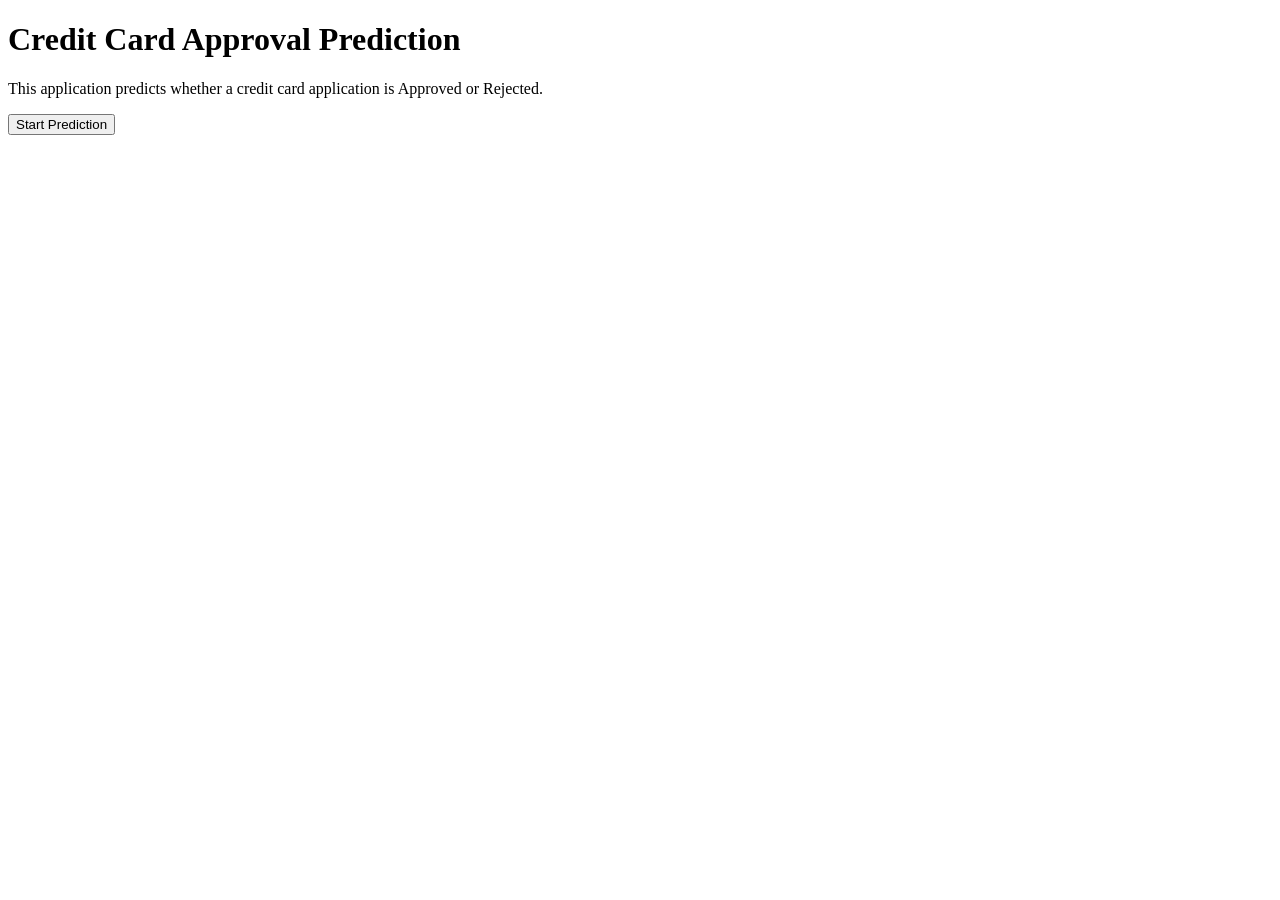
==== index.html @ 9293a075 "Add files via upload" ====
<!DOCTYPE html>
<html>

<head>

<title>Credit Card Approval</title>

<link rel="stylesheet" href="{{ url_for('static', filename='style.css') }}">

</head>

<body>

<div class="container">

<h1>Credit Card Approval Prediction</h1>

<p>
This application predicts whether a credit card application is
Approved or Rejected.
</p>

<a href="/form">
<button>Start Prediction</button>
</a>

</div>

</body>

</html>
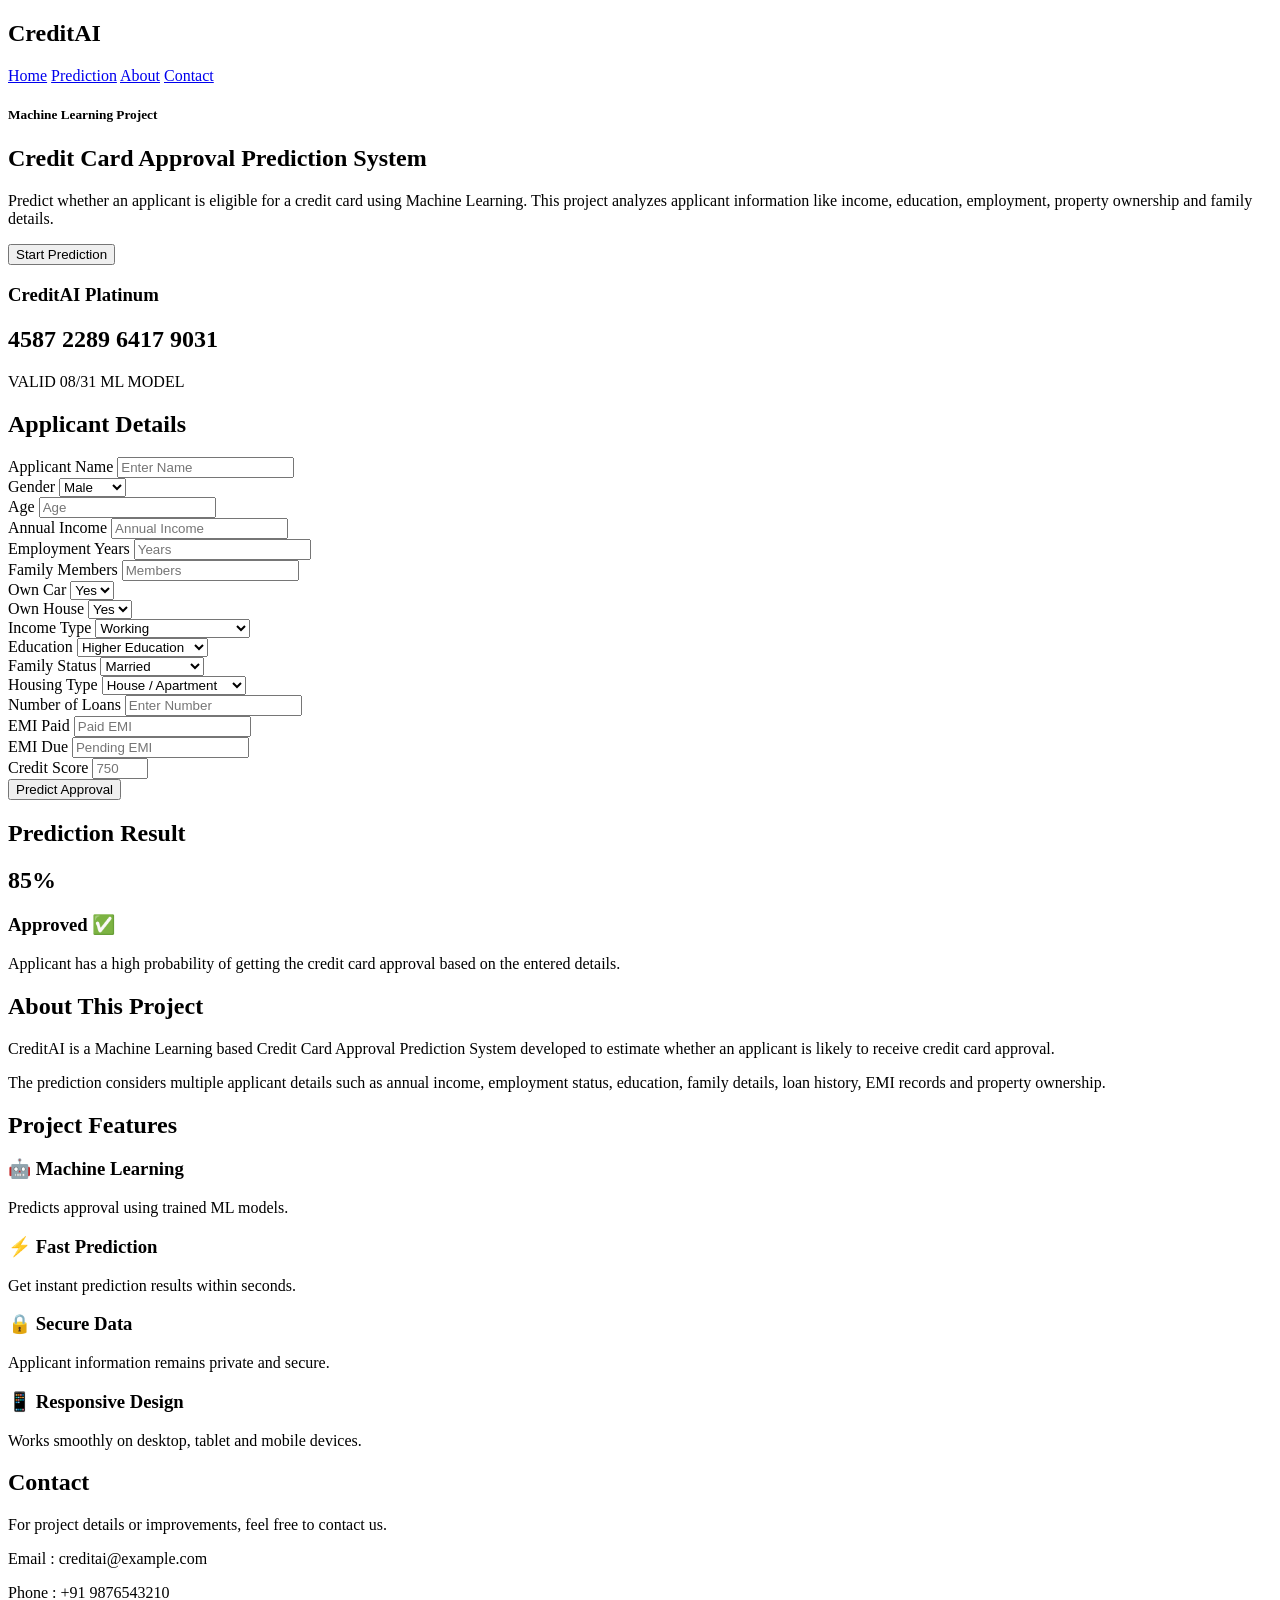
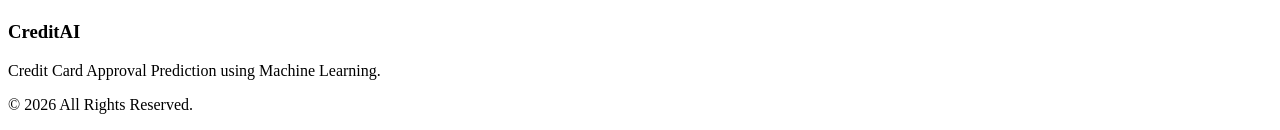
==== commit 6acf4c18: "Revamp index.html for Credit Card Approval app Updated the HTML structure for the Credit Card Approv" ====
--- a/index.html
+++ b/index.html
@@ -1,31 +1,432 @@
 <!DOCTYPE html>
-<html>
+<html lang="en">
 
 <head>
-
-<title>Credit Card Approval</title>
-
-<link rel="stylesheet" href="{{ url_for('static', filename='style.css') }}">
-
+    <meta charset="UTF-8">
+    <meta name="viewport" content="width=device-width, initial-scale=1.0">
+
+    <title>Credit Card Approval Prediction</title>
+
+    <link rel="preconnect" href="https://fonts.googleapis.com">
+    <link rel="preconnect" href="https://fonts.gstatic.com" crossorigin>
+
+    <link href="https://fonts.googleapis.com/css2?family=Poppins:wght@300;400;500;600;700;800&display=swap" rel="stylesheet">
+
+    <link rel="stylesheet" href="static/css/style.css">
 </head>
 
 <body>
 
-<div class="container">
-
-<h1>Credit Card Approval Prediction</h1>
+<header>
+
+    <div class="logo">
+
+        <h2>CreditAI</h2>
+
+    </div>
+
+    <nav>
+
+        <a href="#home">Home</a>
+
+        <a href="#predict">Prediction</a>
+
+        <a href="#about">About</a>
+
+        <a href="#contact">Contact</a>
+
+    </nav>
+
+</header>
+
+<section class="hero" id="home">
+
+<div class="hero-left">
+
+<h5>Machine Learning Project</h5>
+
+<h1>Credit Card Approval Prediction System</h1>
 
 <p>
-This application predicts whether a credit card application is
-Approved or Rejected.
+
+Predict whether an applicant is eligible for a credit card using Machine Learning.
+
+This project analyzes applicant information like income, education,
+
+employment, property ownership and family details.
+
 </p>
 
-<a href="/form">
-<button>Start Prediction</button>
+<a href="#predict">
+
+<button>
+
+Start Prediction
+
+</button>
+
 </a>
 
 </div>
 
+<div class="hero-right">
+
+<div class="credit-card">
+
+<div class="chip"></div>
+
+<h3>CreditAI Platinum</h3>
+
+<h2>4587 2289 6417 9031</h2>
+
+<div class="bottom">
+
+<span>VALID 08/31</span>
+
+<span>ML MODEL</span>
+
+</div>
+
+</div>
+
+</div>
+
+</section>
+
+<section class="prediction-section" id="predict">
+
+<div class="form-box">
+
+<h2>Applicant Details</h2>
+
+<form id="predictionForm">
+
+<div class="row">
+
+<div class="input-box">
+
+<label>Applicant Name</label>
+
+<input
+type="text"
+placeholder="Enter Name"
+required>
+
+</div>
+
+<div class="input-box">
+
+<label>Gender</label>
+
+<select>
+
+<option>Male</option>
+
+<option>Female</option>
+
+</select>
+
+</div>
+
+</div>
+
+<div class="row">
+
+<div class="input-box">
+
+<label>Age</label>
+
+<input
+type="number"
+placeholder="Age"
+required>
+
+</div>
+
+<div class="input-box">
+
+<label>Annual Income</label>
+
+<input
+type="number"
+placeholder="Annual Income"
+required>
+
+</div>
+
+</div>
+
+<div class="row">
+
+<div class="input-box">
+
+<label>Employment Years</label>
+
+<input
+type="number"
+placeholder="Years"
+required>
+
+</div>
+
+<div class="input-box">
+
+<label>Family Members</label>
+
+<input
+type="number"
+placeholder="Members"
+required>
+
+</div>
+
+</div>
+<div class="row">
+
+    <div class="input-box">
+        <label>Own Car</label>
+        <select required>
+            <option>Yes</option>
+            <option>No</option>
+        </select>
+    </div>
+
+    <div class="input-box">
+        <label>Own House</label>
+        <select required>
+            <option>Yes</option>
+            <option>No</option>
+        </select>
+    </div>
+
+</div>
+
+<div class="row">
+
+    <div class="input-box">
+        <label>Income Type</label>
+        <select required>
+            <option>Working</option>
+            <option>Commercial Associate</option>
+            <option>Pensioner</option>
+            <option>State Servant</option>
+            <option>Student</option>
+        </select>
+    </div>
+
+    <div class="input-box">
+        <label>Education</label>
+        <select required>
+            <option>Higher Education</option>
+            <option>Secondary</option>
+            <option>Incomplete Higher</option>
+            <option>Lower Secondary</option>
+            <option>Academic Degree</option>
+        </select>
+    </div>
+
+</div>
+
+<div class="row">
+
+    <div class="input-box">
+        <label>Family Status</label>
+        <select required>
+            <option>Married</option>
+            <option>Single</option>
+            <option>Civil Marriage</option>
+            <option>Separated</option>
+            <option>Widow</option>
+        </select>
+    </div>
+
+    <div class="input-box">
+        <label>Housing Type</label>
+        <select required>
+            <option>House / Apartment</option>
+            <option>With Parents</option>
+            <option>Rented Apartment</option>
+            <option>Municipal Apartment</option>
+            <option>Office Apartment</option>
+        </select>
+    </div>
+
+</div>
+
+<div class="row">
+
+    <div class="input-box">
+        <label>Number of Loans</label>
+        <input type="number" min="0" placeholder="Enter Number" required>
+    </div>
+
+    <div class="input-box">
+        <label>EMI Paid</label>
+        <input type="number" min="0" placeholder="Paid EMI" required>
+    </div>
+
+</div>
+
+<div class="row">
+
+    <div class="input-box">
+        <label>EMI Due</label>
+        <input type="number" min="0" placeholder="Pending EMI" required>
+    </div>
+
+    <div class="input-box">
+        <label>Credit Score</label>
+        <input type="number" min="300" max="900" placeholder="750" required>
+    </div>
+
+</div>
+
+<div class="row">
+
+    <div class="input-box full">
+
+        <button type="submit" class="predict-btn">
+            Predict Approval
+        </button>
+
+    </div>
+
+</div>
+
+</form>
+
+</div>
+
+<div class="result-card">
+
+    <h2>Prediction Result</h2>
+
+    <div class="circle">
+
+        <h1 id="score">85%</h1>
+
+    </div>
+
+    <h3 id="status">Approved ✅</h3>
+
+    <p id="message">
+
+        Applicant has a high probability of getting the credit card approval based on the entered details.
+
+    </p>
+
+</div>
+
+</section>
+<section id="about" class="about-section">
+
+    <div class="about-container">
+
+        <h2>About This Project</h2>
+
+        <p>
+            CreditAI is a Machine Learning based Credit Card Approval
+            Prediction System developed to estimate whether an applicant
+            is likely to receive credit card approval.
+        </p>
+
+        <p>
+            The prediction considers multiple applicant details such as
+            annual income, employment status, education, family details,
+            loan history, EMI records and property ownership.
+        </p>
+
+    </div>
+
+</section>
+
+<section class="features-section">
+
+    <h2>Project Features</h2>
+
+    <div class="feature-grid">
+
+        <div class="feature-card">
+
+            <h3>🤖 Machine Learning</h3>
+
+            <p>
+                Predicts approval using trained ML models.
+            </p>
+
+        </div>
+
+        <div class="feature-card">
+
+            <h3>⚡ Fast Prediction</h3>
+
+            <p>
+                Get instant prediction results within seconds.
+            </p>
+
+        </div>
+
+        <div class="feature-card">
+
+            <h3>🔒 Secure Data</h3>
+
+            <p>
+                Applicant information remains private and secure.
+            </p>
+
+        </div>
+
+        <div class="feature-card">
+
+            <h3>📱 Responsive Design</h3>
+
+            <p>
+                Works smoothly on desktop, tablet and mobile devices.
+            </p>
+
+        </div>
+
+    </div>
+
+</section>
+
+<section id="contact" class="contact-section">
+
+    <h2>Contact</h2>
+
+    <p>
+        For project details or improvements, feel free to contact us.
+    </p>
+
+    <div class="contact-info">
+
+        <p>Email : creditai@example.com</p>
+
+        <p>Phone : +91 9876543210</p>
+
+    </div>
+
+</section>
+
+<footer>
+
+    <div class="footer-content">
+
+        <h3>CreditAI</h3>
+
+        <p>
+            Credit Card Approval Prediction using Machine Learning.
+        </p>
+
+        <p>
+            © 2026 All Rights Reserved.
+        </p>
+
+    </div>
+
+</footer>
+
+<script src="static/js/script.js"></script>
+
 </body>
-
-</html>+</html>
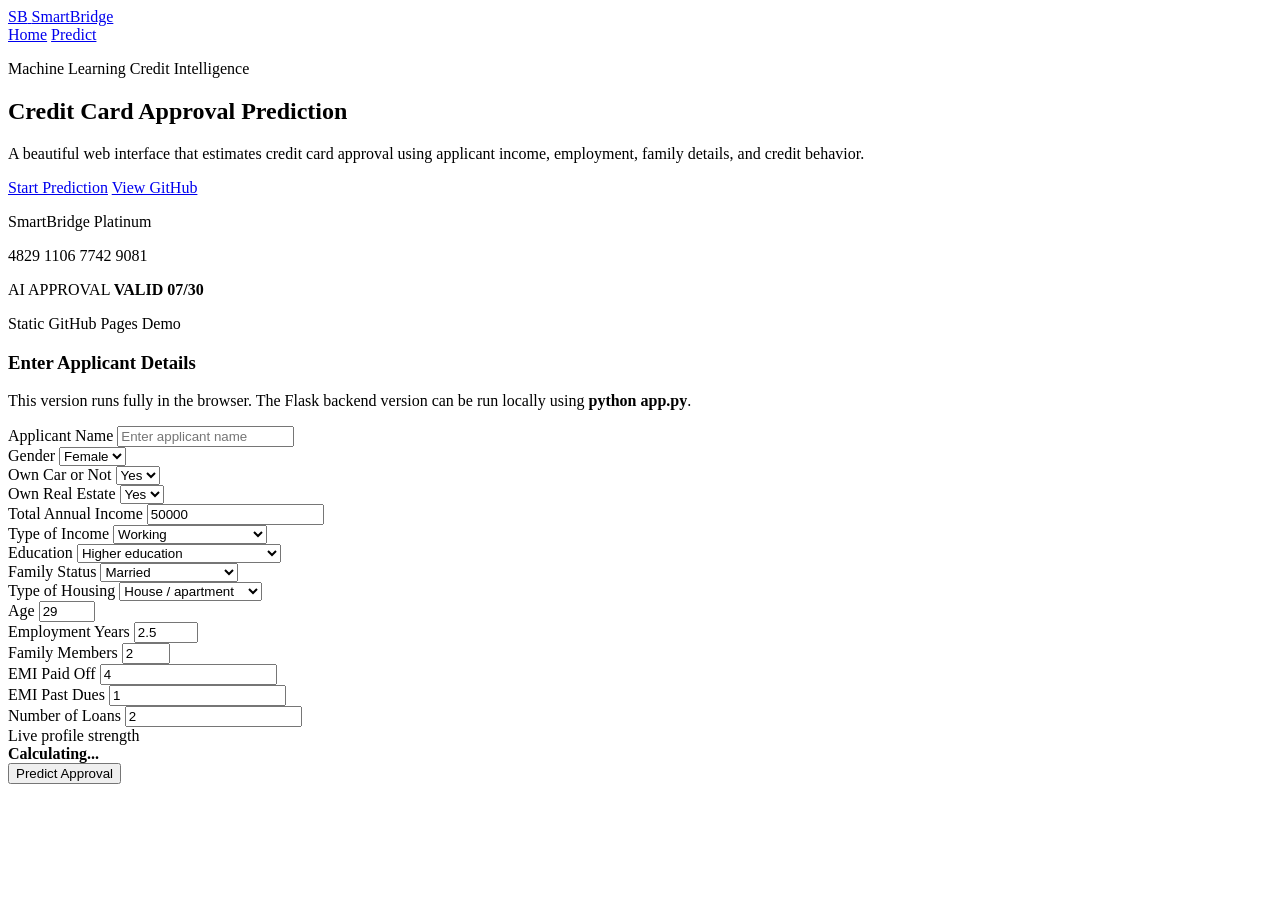
==== commit de6386e0: "Refactor index.html for improved layout and styling Updated HTML structure and styling for the Credi" ====
--- a/index.html
+++ b/index.html
@@ -1,432 +1,205 @@
 <!DOCTYPE html>
 <html lang="en">
-
 <head>
     <meta charset="UTF-8">
     <meta name="viewport" content="width=device-width, initial-scale=1.0">
-
     <title>Credit Card Approval Prediction</title>
-
     <link rel="preconnect" href="https://fonts.googleapis.com">
     <link rel="preconnect" href="https://fonts.gstatic.com" crossorigin>
-
-    <link href="https://fonts.googleapis.com/css2?family=Poppins:wght@300;400;500;600;700;800&display=swap" rel="stylesheet">
-
+    <link href="https://fonts.googleapis.com/css2?family=Inter:wght@400;500;600;700;800&display=swap" rel="stylesheet">
     <link rel="stylesheet" href="static/css/style.css">
 </head>
 
 <body>
-
-<header>
-
-    <div class="logo">
-
-        <h2>CreditAI</h2>
-
-    </div>
-
-    <nav>
-
-        <a href="#home">Home</a>
-
-        <a href="#predict">Prediction</a>
-
-        <a href="#about">About</a>
-
-        <a href="#contact">Contact</a>
-
-    </nav>
-
-</header>
-
-<section class="hero" id="home">
-
-<div class="hero-left">
-
-<h5>Machine Learning Project</h5>
-
-<h1>Credit Card Approval Prediction System</h1>
-
-<p>
-
-Predict whether an applicant is eligible for a credit card using Machine Learning.
-
-This project analyzes applicant information like income, education,
-
-employment, property ownership and family details.
-
-</p>
-
-<a href="#predict">
-
-<button>
-
-Start Prediction
-
-</button>
-
-</a>
-
-</div>
-
-<div class="hero-right">
-
-<div class="credit-card">
-
-<div class="chip"></div>
-
-<h3>CreditAI Platinum</h3>
-
-<h2>4587 2289 6417 9031</h2>
-
-<div class="bottom">
-
-<span>VALID 08/31</span>
-
-<span>ML MODEL</span>
-
-</div>
-
-</div>
-
-</div>
-
-</section>
-
-<section class="prediction-section" id="predict">
-
-<div class="form-box">
-
-<h2>Applicant Details</h2>
-
-<form id="predictionForm">
-
-<div class="row">
-
-<div class="input-box">
-
-<label>Applicant Name</label>
-
-<input
-type="text"
-placeholder="Enter Name"
-required>
-
-</div>
-
-<div class="input-box">
-
-<label>Gender</label>
-
-<select>
-
-<option>Male</option>
-
-<option>Female</option>
-
-</select>
-
-</div>
-
-</div>
-
-<div class="row">
-
-<div class="input-box">
-
-<label>Age</label>
-
-<input
-type="number"
-placeholder="Age"
-required>
-
-</div>
-
-<div class="input-box">
-
-<label>Annual Income</label>
-
-<input
-type="number"
-placeholder="Annual Income"
-required>
-
-</div>
-
-</div>
-
-<div class="row">
-
-<div class="input-box">
-
-<label>Employment Years</label>
-
-<input
-type="number"
-placeholder="Years"
-required>
-
-</div>
-
-<div class="input-box">
-
-<label>Family Members</label>
-
-<input
-type="number"
-placeholder="Members"
-required>
-
-</div>
-
-</div>
-<div class="row">
-
-    <div class="input-box">
-        <label>Own Car</label>
-        <select required>
-            <option>Yes</option>
-            <option>No</option>
-        </select>
-    </div>
-
-    <div class="input-box">
-        <label>Own House</label>
-        <select required>
-            <option>Yes</option>
-            <option>No</option>
-        </select>
-    </div>
-
-</div>
-
-<div class="row">
-
-    <div class="input-box">
-        <label>Income Type</label>
-        <select required>
-            <option>Working</option>
-            <option>Commercial Associate</option>
-            <option>Pensioner</option>
-            <option>State Servant</option>
-            <option>Student</option>
-        </select>
-    </div>
-
-    <div class="input-box">
-        <label>Education</label>
-        <select required>
-            <option>Higher Education</option>
-            <option>Secondary</option>
-            <option>Incomplete Higher</option>
-            <option>Lower Secondary</option>
-            <option>Academic Degree</option>
-        </select>
-    </div>
-
-</div>
-
-<div class="row">
-
-    <div class="input-box">
-        <label>Family Status</label>
-        <select required>
-            <option>Married</option>
-            <option>Single</option>
-            <option>Civil Marriage</option>
-            <option>Separated</option>
-            <option>Widow</option>
-        </select>
-    </div>
-
-    <div class="input-box">
-        <label>Housing Type</label>
-        <select required>
-            <option>House / Apartment</option>
-            <option>With Parents</option>
-            <option>Rented Apartment</option>
-            <option>Municipal Apartment</option>
-            <option>Office Apartment</option>
-        </select>
-    </div>
-
-</div>
-
-<div class="row">
-
-    <div class="input-box">
-        <label>Number of Loans</label>
-        <input type="number" min="0" placeholder="Enter Number" required>
-    </div>
-
-    <div class="input-box">
-        <label>EMI Paid</label>
-        <input type="number" min="0" placeholder="Paid EMI" required>
-    </div>
-
-</div>
-
-<div class="row">
-
-    <div class="input-box">
-        <label>EMI Due</label>
-        <input type="number" min="0" placeholder="Pending EMI" required>
-    </div>
-
-    <div class="input-box">
-        <label>Credit Score</label>
-        <input type="number" min="300" max="900" placeholder="750" required>
-    </div>
-
-</div>
-
-<div class="row">
-
-    <div class="input-box full">
-
-        <button type="submit" class="predict-btn">
-            Predict Approval
-        </button>
-
-    </div>
-
-</div>
-
-</form>
-
-</div>
-
-<div class="result-card">
-
-    <h2>Prediction Result</h2>
-
-    <div class="circle">
-
-        <h1 id="score">85%</h1>
-
-    </div>
-
-    <h3 id="status">Approved ✅</h3>
-
-    <p id="message">
-
-        Applicant has a high probability of getting the credit card approval based on the entered details.
-
-    </p>
-
-</div>
-
-</section>
-<section id="about" class="about-section">
-
-    <div class="about-container">
-
-        <h2>About This Project</h2>
-
-        <p>
-            CreditAI is a Machine Learning based Credit Card Approval
-            Prediction System developed to estimate whether an applicant
-            is likely to receive credit card approval.
-        </p>
-
-        <p>
-            The prediction considers multiple applicant details such as
-            annual income, employment status, education, family details,
-            loan history, EMI records and property ownership.
-        </p>
-
-    </div>
-
-</section>
-
-<section class="features-section">
-
-    <h2>Project Features</h2>
-
-    <div class="feature-grid">
-
-        <div class="feature-card">
-
-            <h3>🤖 Machine Learning</h3>
-
-            <p>
-                Predicts approval using trained ML models.
+    <header class="site-header">
+        <a class="brand" href="index.html">
+            <span class="brand-mark">SB</span>
+            <span>SmartBridge</span>
+        </a>
+        <nav>
+            <a href="#home">Home</a>
+            <a href="#predict">Predict</a>
+        </nav>
+    </header>
+
+    <main class="hero-shell" id="home">
+        <section class="hero-content">
+            <p class="eyebrow">Machine Learning Credit Intelligence</p>
+            <h1>Credit Card Approval Prediction</h1>
+            <p class="hero-copy">
+                A beautiful web interface that estimates credit card approval using applicant income, employment, family details, and credit behavior.
             </p>
-
-        </div>
-
-        <div class="feature-card">
-
-            <h3>⚡ Fast Prediction</h3>
-
-            <p>
-                Get instant prediction results within seconds.
-            </p>
-
-        </div>
-
-        <div class="feature-card">
-
-            <h3>🔒 Secure Data</h3>
-
-            <p>
-                Applicant information remains private and secure.
-            </p>
-
-        </div>
-
-        <div class="feature-card">
-
-            <h3>📱 Responsive Design</h3>
-
-            <p>
-                Works smoothly on desktop, tablet and mobile devices.
-            </p>
-
-        </div>
-
-    </div>
-
-</section>
-
-<section id="contact" class="contact-section">
-
-    <h2>Contact</h2>
-
-    <p>
-        For project details or improvements, feel free to contact us.
-    </p>
-
-    <div class="contact-info">
-
-        <p>Email : creditai@example.com</p>
-
-        <p>Phone : +91 9876543210</p>
-
-    </div>
-
-</section>
-
-<footer>
-
-    <div class="footer-content">
-
-        <h3>CreditAI</h3>
-
-        <p>
-            Credit Card Approval Prediction using Machine Learning.
-        </p>
-
-        <p>
-            © 2026 All Rights Reserved.
-        </p>
-
-    </div>
-
-</footer>
-
-<script src="static/js/script.js"></script>
-
+            <div class="hero-actions">
+                <a class="primary-button" href="#predict">Start Prediction</a>
+                <a class="secondary-button" href="https://github.com/gayatri1306-daggubati/creditcard_approval">View GitHub</a>
+            </div>
+        </section>
+
+        <section class="credit-card-preview" aria-label="Credit card preview">
+            <div class="card-chip"></div>
+            <div class="signal-lines">
+                <span></span>
+                <span></span>
+                <span></span>
+            </div>
+            <p class="card-bank">SmartBridge Platinum</p>
+            <p class="card-number">4829  1106  7742  9081</p>
+            <div class="card-footer">
+                <span>AI APPROVAL</span>
+                <strong>VALID 07/30</strong>
+            </div>
+        </section>
+    </main>
+
+    <section class="form-page" id="predict">
+        <section class="form-intro">
+            <p class="eyebrow">Static GitHub Pages Demo</p>
+            <h1>Enter Applicant Details</h1>
+            <p>This version runs fully in the browser. The Flask backend version can be run locally using <strong>python app.py</strong>.</p>
+        </section>
+
+        <form class="prediction-form" data-static-predict>
+            <div class="form-field wide">
+                <label for="applicant_name">Applicant Name</label>
+                <input id="applicant_name" name="applicant_name" type="text" placeholder="Enter applicant name" required>
+            </div>
+
+            <div class="form-field">
+                <label for="gender">Gender</label>
+                <select id="gender" name="gender" required>
+                    <option>Female</option>
+                    <option>Male</option>
+                </select>
+            </div>
+
+            <div class="form-field">
+                <label for="own_car">Own Car or Not</label>
+                <select id="own_car" name="own_car" required>
+                    <option>Yes</option>
+                    <option>No</option>
+                </select>
+            </div>
+
+            <div class="form-field">
+                <label for="own_realty">Own Real Estate</label>
+                <select id="own_realty" name="own_realty" required>
+                    <option>Yes</option>
+                    <option>No</option>
+                </select>
+            </div>
+
+            <div class="form-field">
+                <label for="annual_income">Total Annual Income</label>
+                <input id="annual_income" name="annual_income" type="number" min="0" value="50000" required>
+            </div>
+
+            <div class="form-field">
+                <label for="income_type">Type of Income</label>
+                <select id="income_type" name="income_type" required>
+                    <option>Working</option>
+                    <option>Commercial associate</option>
+                    <option>Pensioner</option>
+                    <option>State servant</option>
+                    <option>Student</option>
+                </select>
+            </div>
+
+            <div class="form-field">
+                <label for="education_type">Education</label>
+                <select id="education_type" name="education_type" required>
+                    <option>Higher education</option>
+                    <option>Secondary / secondary special</option>
+                    <option>Incomplete higher</option>
+                    <option>Lower secondary</option>
+                    <option>Academic degree</option>
+                </select>
+            </div>
+
+            <div class="form-field">
+                <label for="family_status">Family Status</label>
+                <select id="family_status" name="family_status" required>
+                    <option>Married</option>
+                    <option>Single / not married</option>
+                    <option>Civil marriage</option>
+                    <option>Separated</option>
+                    <option>Widow</option>
+                </select>
+            </div>
+
+            <div class="form-field">
+                <label for="housing_type">Type of Housing</label>
+                <select id="housing_type" name="housing_type" required>
+                    <option>House / apartment</option>
+                    <option>With parents</option>
+                    <option>Municipal apartment</option>
+                    <option>Rented apartment</option>
+                    <option>Office apartment</option>
+                    <option>Co-op apartment</option>
+                </select>
+            </div>
+
+            <div class="form-field">
+                <label for="days_birth">Age</label>
+                <input id="days_birth" name="days_birth" type="number" min="18" max="100" value="29" required>
+            </div>
+
+            <div class="form-field">
+                <label for="days_employed">Employment Years</label>
+                <input id="days_employed" name="days_employed" type="number" min="0" max="60" step="0.1" value="2.5" required>
+            </div>
+
+            <div class="form-field">
+                <label for="family_members">Family Members</label>
+                <input id="family_members" name="family_members" type="number" min="1" max="20" value="2" required>
+            </div>
+
+            <div class="form-field">
+                <label for="emi_paid_off">EMI Paid Off</label>
+                <input id="emi_paid_off" name="emi_paid_off" type="number" min="0" value="4" required>
+            </div>
+
+            <div class="form-field">
+                <label for="emi_past_dues">EMI Past Dues</label>
+                <input id="emi_past_dues" name="emi_past_dues" type="number" min="0" value="1" required>
+            </div>
+
+            <div class="form-field">
+                <label for="number_of_loans">Number of Loans</label>
+                <input id="number_of_loans" name="number_of_loans" type="number" min="0" value="2" required>
+            </div>
+
+            <div class="score-preview wide">
+                <span>Live profile strength</span>
+                <div class="meter"><span id="profileMeter"></span></div>
+                <strong id="profileScore">Calculating...</strong>
+            </div>
+
+            <button class="primary-button wide" type="submit">Predict Approval</button>
+        </form>
+
+        <section class="result-page static-result" id="staticResult" hidden>
+            <section class="result-card">
+                <p class="eyebrow">Prediction Complete</p>
+                <h1 id="staticApplicant">Applicant</h1>
+                <div class="result-badge" id="staticBadge">Result</div>
+                <div class="score-ring" id="staticRing" style="--score: 0;">
+                    <span id="staticScore">0%</span>
+                </div>
+                <div class="result-meta">
+                    <div>
+                        <span>Risk Category</span>
+                        <strong id="staticRisk">Risk</strong>
+                    </div>
+                    <div>
+                        <span>Prediction Source</span>
+                        <strong>Browser scoring demo</strong>
+                    </div>
+                </div>
+                <div class="decision-copy" id="staticMessage"></div>
+            </section>
+        </section>
+    </section>
+
+    <script src="static/js/script.js"></script>
 </body>
 </html>
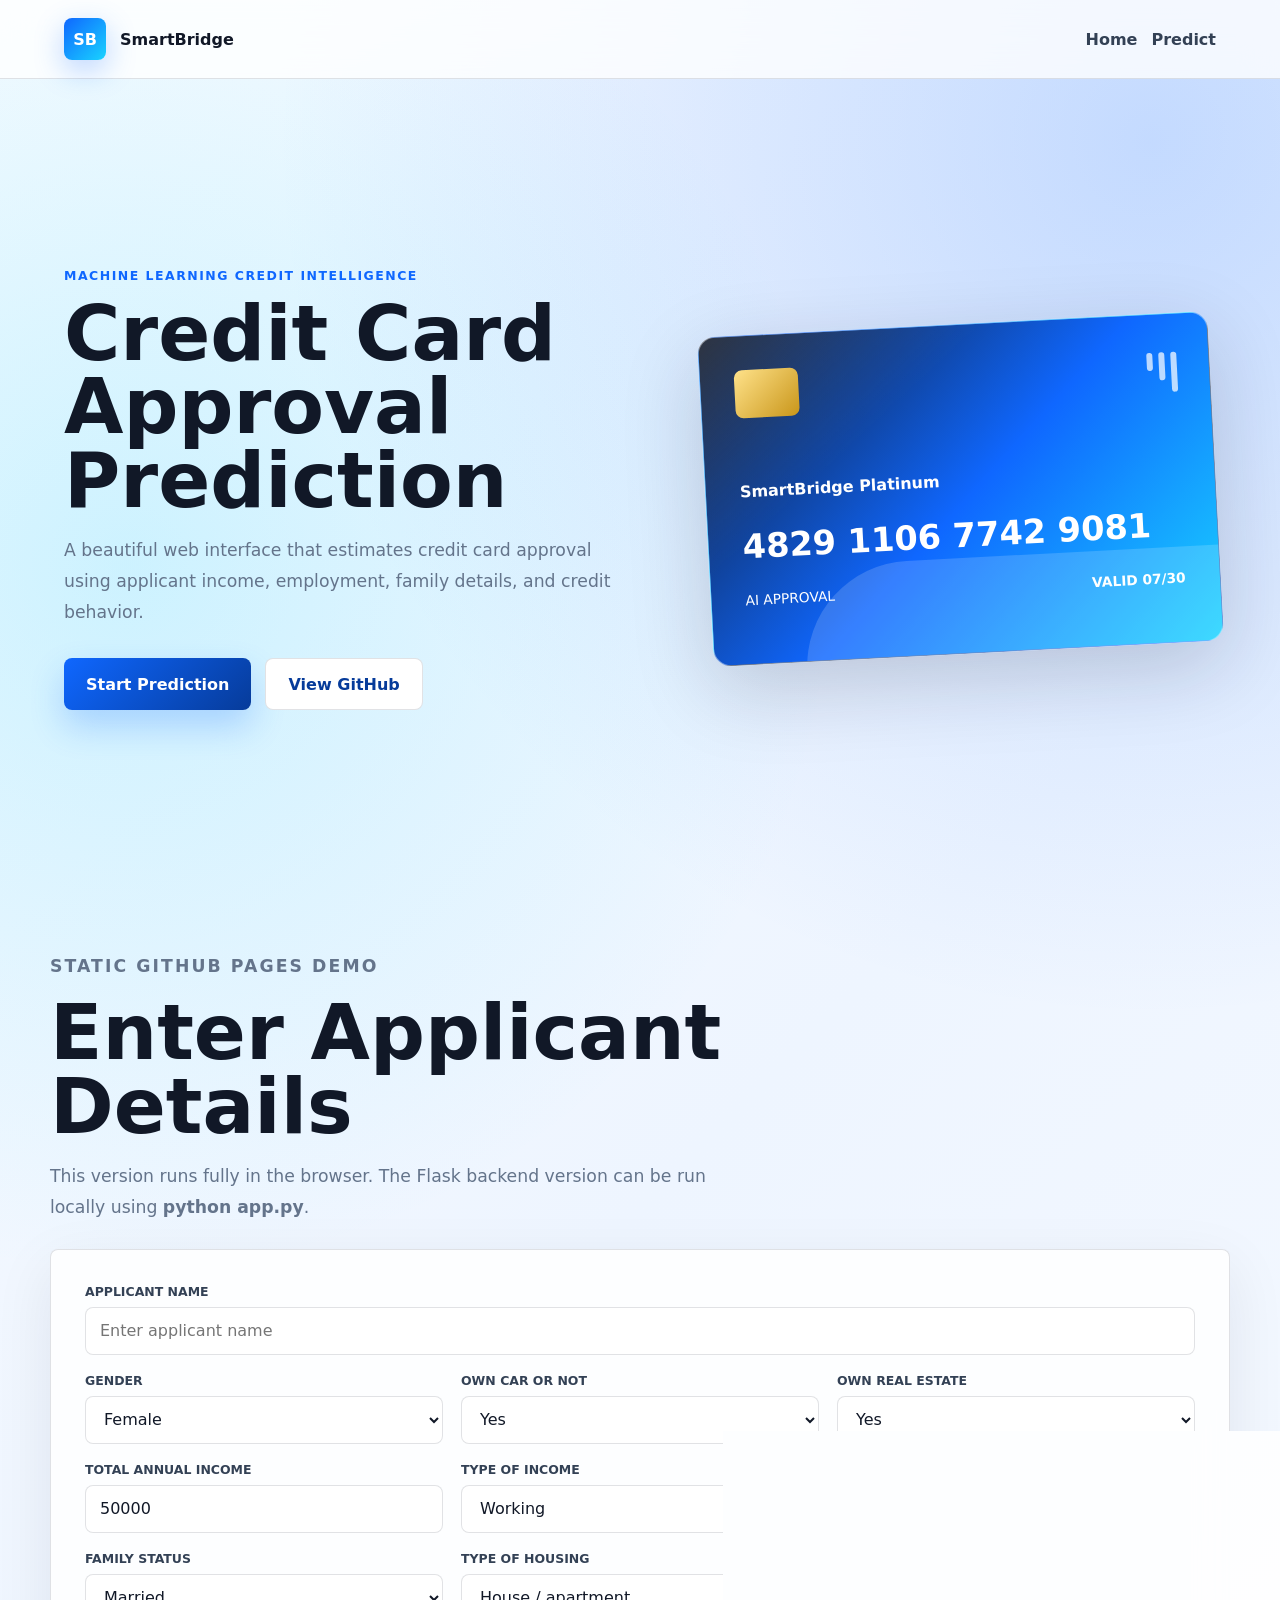
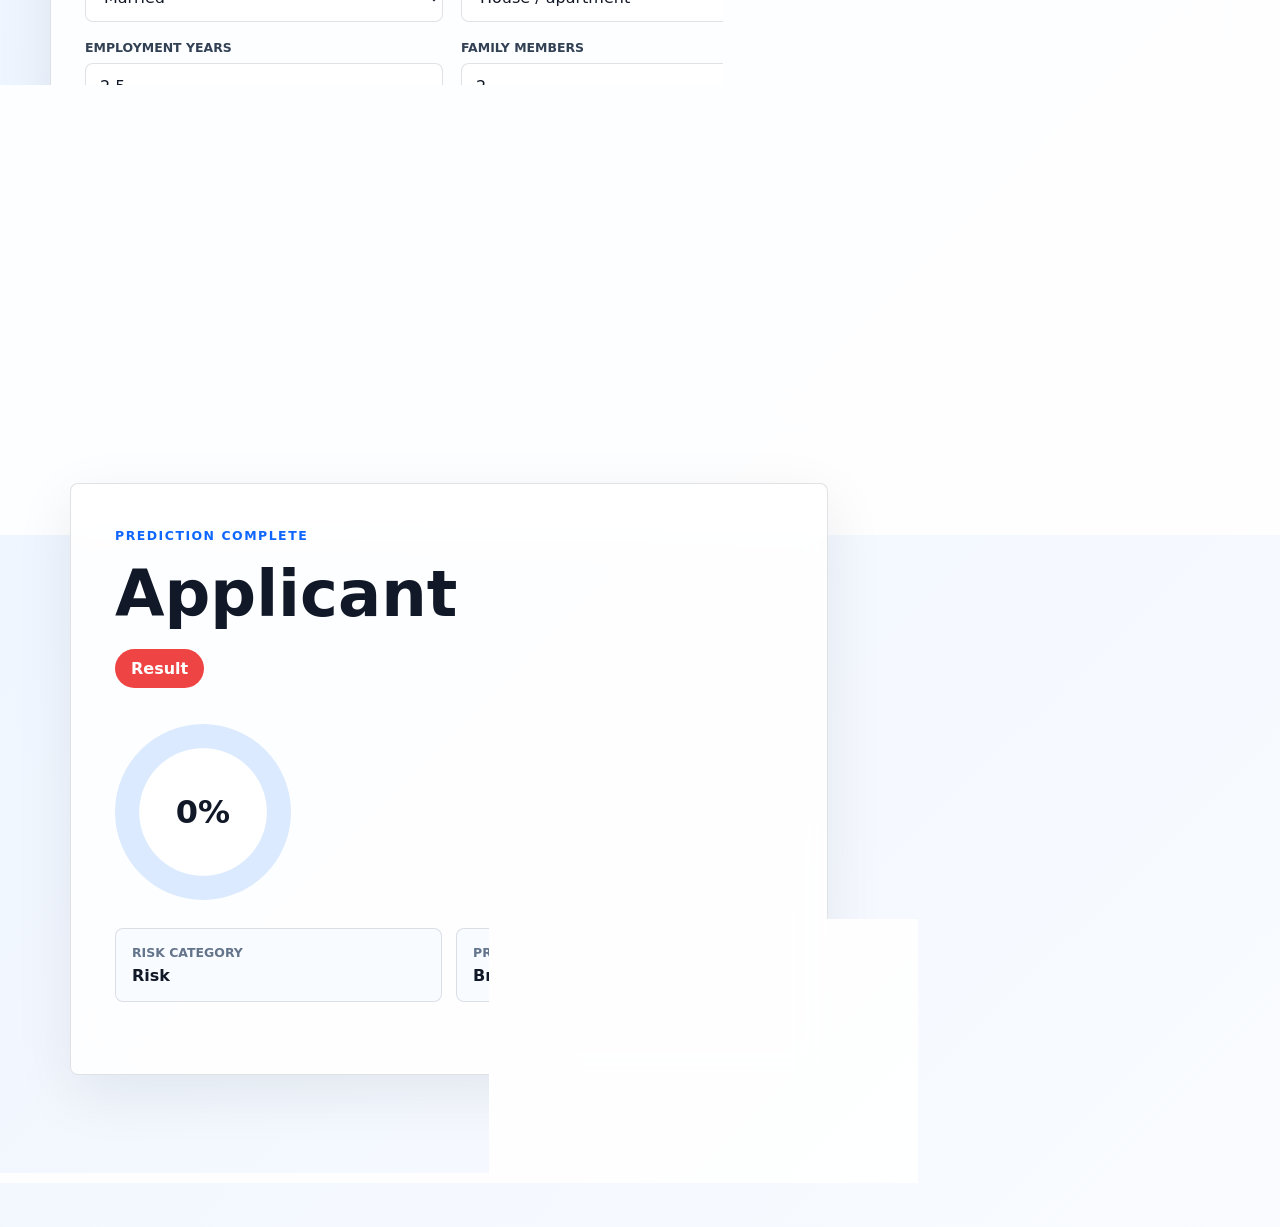
==== commit 5dac87e8: "Add files via upload" ====
--- a/index.html
+++ b/index.html
@@ -1,205 +1,205 @@
-<!DOCTYPE html>
-<html lang="en">
-<head>
-    <meta charset="UTF-8">
-    <meta name="viewport" content="width=device-width, initial-scale=1.0">
-    <title>Credit Card Approval Prediction</title>
-    <link rel="preconnect" href="https://fonts.googleapis.com">
-    <link rel="preconnect" href="https://fonts.gstatic.com" crossorigin>
-    <link href="https://fonts.googleapis.com/css2?family=Inter:wght@400;500;600;700;800&display=swap" rel="stylesheet">
-    <link rel="stylesheet" href="static/css/style.css">
-</head>
-
-<body>
-    <header class="site-header">
-        <a class="brand" href="index.html">
-            <span class="brand-mark">SB</span>
-            <span>SmartBridge</span>
-        </a>
-        <nav>
-            <a href="#home">Home</a>
-            <a href="#predict">Predict</a>
-        </nav>
-    </header>
-
-    <main class="hero-shell" id="home">
-        <section class="hero-content">
-            <p class="eyebrow">Machine Learning Credit Intelligence</p>
-            <h1>Credit Card Approval Prediction</h1>
-            <p class="hero-copy">
-                A beautiful web interface that estimates credit card approval using applicant income, employment, family details, and credit behavior.
-            </p>
-            <div class="hero-actions">
-                <a class="primary-button" href="#predict">Start Prediction</a>
-                <a class="secondary-button" href="https://github.com/gayatri1306-daggubati/creditcard_approval">View GitHub</a>
-            </div>
-        </section>
-
-        <section class="credit-card-preview" aria-label="Credit card preview">
-            <div class="card-chip"></div>
-            <div class="signal-lines">
-                <span></span>
-                <span></span>
-                <span></span>
-            </div>
-            <p class="card-bank">SmartBridge Platinum</p>
-            <p class="card-number">4829  1106  7742  9081</p>
-            <div class="card-footer">
-                <span>AI APPROVAL</span>
-                <strong>VALID 07/30</strong>
-            </div>
-        </section>
-    </main>
-
-    <section class="form-page" id="predict">
-        <section class="form-intro">
-            <p class="eyebrow">Static GitHub Pages Demo</p>
-            <h1>Enter Applicant Details</h1>
-            <p>This version runs fully in the browser. The Flask backend version can be run locally using <strong>python app.py</strong>.</p>
-        </section>
-
-        <form class="prediction-form" data-static-predict>
-            <div class="form-field wide">
-                <label for="applicant_name">Applicant Name</label>
-                <input id="applicant_name" name="applicant_name" type="text" placeholder="Enter applicant name" required>
-            </div>
-
-            <div class="form-field">
-                <label for="gender">Gender</label>
-                <select id="gender" name="gender" required>
-                    <option>Female</option>
-                    <option>Male</option>
-                </select>
-            </div>
-
-            <div class="form-field">
-                <label for="own_car">Own Car or Not</label>
-                <select id="own_car" name="own_car" required>
-                    <option>Yes</option>
-                    <option>No</option>
-                </select>
-            </div>
-
-            <div class="form-field">
-                <label for="own_realty">Own Real Estate</label>
-                <select id="own_realty" name="own_realty" required>
-                    <option>Yes</option>
-                    <option>No</option>
-                </select>
-            </div>
-
-            <div class="form-field">
-                <label for="annual_income">Total Annual Income</label>
-                <input id="annual_income" name="annual_income" type="number" min="0" value="50000" required>
-            </div>
-
-            <div class="form-field">
-                <label for="income_type">Type of Income</label>
-                <select id="income_type" name="income_type" required>
-                    <option>Working</option>
-                    <option>Commercial associate</option>
-                    <option>Pensioner</option>
-                    <option>State servant</option>
-                    <option>Student</option>
-                </select>
-            </div>
-
-            <div class="form-field">
-                <label for="education_type">Education</label>
-                <select id="education_type" name="education_type" required>
-                    <option>Higher education</option>
-                    <option>Secondary / secondary special</option>
-                    <option>Incomplete higher</option>
-                    <option>Lower secondary</option>
-                    <option>Academic degree</option>
-                </select>
-            </div>
-
-            <div class="form-field">
-                <label for="family_status">Family Status</label>
-                <select id="family_status" name="family_status" required>
-                    <option>Married</option>
-                    <option>Single / not married</option>
-                    <option>Civil marriage</option>
-                    <option>Separated</option>
-                    <option>Widow</option>
-                </select>
-            </div>
-
-            <div class="form-field">
-                <label for="housing_type">Type of Housing</label>
-                <select id="housing_type" name="housing_type" required>
-                    <option>House / apartment</option>
-                    <option>With parents</option>
-                    <option>Municipal apartment</option>
-                    <option>Rented apartment</option>
-                    <option>Office apartment</option>
-                    <option>Co-op apartment</option>
-                </select>
-            </div>
-
-            <div class="form-field">
-                <label for="days_birth">Age</label>
-                <input id="days_birth" name="days_birth" type="number" min="18" max="100" value="29" required>
-            </div>
-
-            <div class="form-field">
-                <label for="days_employed">Employment Years</label>
-                <input id="days_employed" name="days_employed" type="number" min="0" max="60" step="0.1" value="2.5" required>
-            </div>
-
-            <div class="form-field">
-                <label for="family_members">Family Members</label>
-                <input id="family_members" name="family_members" type="number" min="1" max="20" value="2" required>
-            </div>
-
-            <div class="form-field">
-                <label for="emi_paid_off">EMI Paid Off</label>
-                <input id="emi_paid_off" name="emi_paid_off" type="number" min="0" value="4" required>
-            </div>
-
-            <div class="form-field">
-                <label for="emi_past_dues">EMI Past Dues</label>
-                <input id="emi_past_dues" name="emi_past_dues" type="number" min="0" value="1" required>
-            </div>
-
-            <div class="form-field">
-                <label for="number_of_loans">Number of Loans</label>
-                <input id="number_of_loans" name="number_of_loans" type="number" min="0" value="2" required>
-            </div>
-
-            <div class="score-preview wide">
-                <span>Live profile strength</span>
-                <div class="meter"><span id="profileMeter"></span></div>
-                <strong id="profileScore">Calculating...</strong>
-            </div>
-
-            <button class="primary-button wide" type="submit">Predict Approval</button>
-        </form>
-
-        <section class="result-page static-result" id="staticResult" hidden>
-            <section class="result-card">
-                <p class="eyebrow">Prediction Complete</p>
-                <h1 id="staticApplicant">Applicant</h1>
-                <div class="result-badge" id="staticBadge">Result</div>
-                <div class="score-ring" id="staticRing" style="--score: 0;">
-                    <span id="staticScore">0%</span>
-                </div>
-                <div class="result-meta">
-                    <div>
-                        <span>Risk Category</span>
-                        <strong id="staticRisk">Risk</strong>
-                    </div>
-                    <div>
-                        <span>Prediction Source</span>
-                        <strong>Browser scoring demo</strong>
-                    </div>
-                </div>
-                <div class="decision-copy" id="staticMessage"></div>
-            </section>
-        </section>
-    </section>
-
-    <script src="static/js/script.js"></script>
-</body>
-</html>
+<!DOCTYPE html>
+<html lang="en">
+<head>
+    <meta charset="UTF-8">
+    <meta name="viewport" content="width=device-width, initial-scale=1.0">
+    <title>Credit Card Approval Prediction</title>
+    <link rel="preconnect" href="https://fonts.googleapis.com">
+    <link rel="preconnect" href="https://fonts.gstatic.com" crossorigin>
+    <link href="https://fonts.googleapis.com/css2?family=Inter:wght@400;500;600;700;800&display=swap" rel="stylesheet">
+    <link rel="stylesheet" href="static/css/style.css">
+</head>
+
+<body>
+    <header class="site-header">
+        <a class="brand" href="index.html">
+            <span class="brand-mark">SB</span>
+            <span>SmartBridge</span>
+        </a>
+        <nav>
+            <a href="#home">Home</a>
+            <a href="#predict">Predict</a>
+        </nav>
+    </header>
+
+    <main class="hero-shell" id="home">
+        <section class="hero-content">
+            <p class="eyebrow">Machine Learning Credit Intelligence</p>
+            <h1>Credit Card Approval Prediction</h1>
+            <p class="hero-copy">
+                A beautiful web interface that estimates credit card approval using applicant income, employment, family details, and credit behavior.
+            </p>
+            <div class="hero-actions">
+                <a class="primary-button" href="#predict">Start Prediction</a>
+                <a class="secondary-button" href="https://github.com/gayatri1306-daggubati/creditcard_approval">View GitHub</a>
+            </div>
+        </section>
+
+        <section class="credit-card-preview" aria-label="Credit card preview">
+            <div class="card-chip"></div>
+            <div class="signal-lines">
+                <span></span>
+                <span></span>
+                <span></span>
+            </div>
+            <p class="card-bank">SmartBridge Platinum</p>
+            <p class="card-number">4829  1106  7742  9081</p>
+            <div class="card-footer">
+                <span>AI APPROVAL</span>
+                <strong>VALID 07/30</strong>
+            </div>
+        </section>
+    </main>
+
+    <section class="form-page" id="predict">
+        <section class="form-intro">
+            <p class="eyebrow">Static GitHub Pages Demo</p>
+            <h1>Enter Applicant Details</h1>
+            <p>This version runs fully in the browser. The Flask backend version can be run locally using <strong>python app.py</strong>.</p>
+        </section>
+
+        <form class="prediction-form" data-static-predict>
+            <div class="form-field wide">
+                <label for="applicant_name">Applicant Name</label>
+                <input id="applicant_name" name="applicant_name" type="text" placeholder="Enter applicant name" required>
+            </div>
+
+            <div class="form-field">
+                <label for="gender">Gender</label>
+                <select id="gender" name="gender" required>
+                    <option>Female</option>
+                    <option>Male</option>
+                </select>
+            </div>
+
+            <div class="form-field">
+                <label for="own_car">Own Car or Not</label>
+                <select id="own_car" name="own_car" required>
+                    <option>Yes</option>
+                    <option>No</option>
+                </select>
+            </div>
+
+            <div class="form-field">
+                <label for="own_realty">Own Real Estate</label>
+                <select id="own_realty" name="own_realty" required>
+                    <option>Yes</option>
+                    <option>No</option>
+                </select>
+            </div>
+
+            <div class="form-field">
+                <label for="annual_income">Total Annual Income</label>
+                <input id="annual_income" name="annual_income" type="number" min="0" value="50000" required>
+            </div>
+
+            <div class="form-field">
+                <label for="income_type">Type of Income</label>
+                <select id="income_type" name="income_type" required>
+                    <option>Working</option>
+                    <option>Commercial associate</option>
+                    <option>Pensioner</option>
+                    <option>State servant</option>
+                    <option>Student</option>
+                </select>
+            </div>
+
+            <div class="form-field">
+                <label for="education_type">Education</label>
+                <select id="education_type" name="education_type" required>
+                    <option>Higher education</option>
+                    <option>Secondary / secondary special</option>
+                    <option>Incomplete higher</option>
+                    <option>Lower secondary</option>
+                    <option>Academic degree</option>
+                </select>
+            </div>
+
+            <div class="form-field">
+                <label for="family_status">Family Status</label>
+                <select id="family_status" name="family_status" required>
+                    <option>Married</option>
+                    <option>Single / not married</option>
+                    <option>Civil marriage</option>
+                    <option>Separated</option>
+                    <option>Widow</option>
+                </select>
+            </div>
+
+            <div class="form-field">
+                <label for="housing_type">Type of Housing</label>
+                <select id="housing_type" name="housing_type" required>
+                    <option>House / apartment</option>
+                    <option>With parents</option>
+                    <option>Municipal apartment</option>
+                    <option>Rented apartment</option>
+                    <option>Office apartment</option>
+                    <option>Co-op apartment</option>
+                </select>
+            </div>
+
+            <div class="form-field">
+                <label for="days_birth">Age</label>
+                <input id="days_birth" name="days_birth" type="number" min="18" max="100" value="29" required>
+            </div>
+
+            <div class="form-field">
+                <label for="days_employed">Employment Years</label>
+                <input id="days_employed" name="days_employed" type="number" min="0" max="60" step="0.1" value="2.5" required>
+            </div>
+
+            <div class="form-field">
+                <label for="family_members">Family Members</label>
+                <input id="family_members" name="family_members" type="number" min="1" max="20" value="2" required>
+            </div>
+
+            <div class="form-field">
+                <label for="emi_paid_off">EMI Paid Off</label>
+                <input id="emi_paid_off" name="emi_paid_off" type="number" min="0" value="4" required>
+            </div>
+
+            <div class="form-field">
+                <label for="emi_past_dues">EMI Past Dues</label>
+                <input id="emi_past_dues" name="emi_past_dues" type="number" min="0" value="1" required>
+            </div>
+
+            <div class="form-field">
+                <label for="number_of_loans">Number of Loans</label>
+                <input id="number_of_loans" name="number_of_loans" type="number" min="0" value="2" required>
+            </div>
+
+            <div class="score-preview wide">
+                <span>Live profile strength</span>
+                <div class="meter"><span id="profileMeter"></span></div>
+                <strong id="profileScore">Calculating...</strong>
+            </div>
+
+            <button class="primary-button wide" type="submit">Predict Approval</button>
+        </form>
+
+        <section class="result-page static-result" id="staticResult" hidden>
+            <section class="result-card">
+                <p class="eyebrow">Prediction Complete</p>
+                <h1 id="staticApplicant">Applicant</h1>
+                <div class="result-badge" id="staticBadge">Result</div>
+                <div class="score-ring" id="staticRing" style="--score: 0;">
+                    <span id="staticScore">0%</span>
+                </div>
+                <div class="result-meta">
+                    <div>
+                        <span>Risk Category</span>
+                        <strong id="staticRisk">Risk</strong>
+                    </div>
+                    <div>
+                        <span>Prediction Source</span>
+                        <strong>Browser scoring demo</strong>
+                    </div>
+                </div>
+                <div class="decision-copy" id="staticMessage"></div>
+            </section>
+        </section>
+    </section>
+
+    <script src="static/js/script.js"></script>
+</body>
+</html>
--- a/static/css/style.css
+++ b/static/css/style.css
@@ -0,0 +1,494 @@
+:root {
+    color-scheme: light;
+    --ink: #111827;
+    --muted: #64748b;
+    --line: rgba(15, 23, 42, 0.12);
+    --panel: rgba(255, 255, 255, 0.86);
+    --blue: #0f67ff;
+    --blue-dark: #063b9a;
+    --cyan: #19d3ff;
+    --green: #12b981;
+    --red: #ef4444;
+    --gold: #f6c453;
+    --shadow: 0 24px 80px rgba(15, 23, 42, 0.18);
+}
+
+* {
+    box-sizing: border-box;
+}
+
+html {
+    scroll-behavior: smooth;
+}
+
+body {
+    min-height: 100vh;
+    margin: 0;
+    font-family: Inter, system-ui, -apple-system, BlinkMacSystemFont, "Segoe UI", sans-serif;
+    color: var(--ink);
+    background:
+        radial-gradient(circle at 10% 20%, rgba(25, 211, 255, 0.18), transparent 28%),
+        radial-gradient(circle at 90% 5%, rgba(15, 103, 255, 0.2), transparent 30%),
+        linear-gradient(135deg, #f8fbff 0%, #eef5ff 45%, #f9fbff 100%);
+}
+
+a {
+    color: inherit;
+    text-decoration: none;
+}
+
+.site-header {
+    position: sticky;
+    top: 0;
+    z-index: 10;
+    display: flex;
+    align-items: center;
+    justify-content: space-between;
+    gap: 24px;
+    padding: 18px clamp(20px, 5vw, 72px);
+    background: rgba(255, 255, 255, 0.78);
+    border-bottom: 1px solid var(--line);
+    backdrop-filter: blur(18px);
+}
+
+.brand,
+.site-header nav {
+    display: flex;
+    align-items: center;
+    gap: 14px;
+}
+
+.brand {
+    font-weight: 800;
+    letter-spacing: 0;
+}
+
+.brand-mark {
+    display: grid;
+    width: 42px;
+    height: 42px;
+    place-items: center;
+    color: #fff;
+    border-radius: 8px;
+    background: linear-gradient(135deg, var(--blue), var(--cyan));
+    box-shadow: 0 10px 30px rgba(15, 103, 255, 0.28);
+}
+
+.site-header nav a {
+    font-weight: 700;
+    color: #334155;
+}
+
+.hero-shell {
+    display: grid;
+    grid-template-columns: minmax(0, 1.05fr) minmax(320px, 0.95fr);
+    align-items: center;
+    gap: clamp(28px, 6vw, 80px);
+    min-height: calc(100vh - 80px);
+    padding: clamp(40px, 8vw, 96px) clamp(20px, 5vw, 72px);
+}
+
+.eyebrow {
+    margin: 0 0 14px;
+    color: var(--blue);
+    font-size: 0.78rem;
+    font-weight: 800;
+    letter-spacing: 0.12em;
+    text-transform: uppercase;
+}
+
+h1,
+h2,
+p {
+    overflow-wrap: anywhere;
+}
+
+.hero-content h1,
+.form-intro h1 {
+    max-width: 760px;
+    margin: 0;
+    font-size: clamp(2.5rem, 6vw, 5.7rem);
+    line-height: 0.96;
+    letter-spacing: 0;
+}
+
+.hero-copy,
+.form-intro p {
+    max-width: 660px;
+    color: var(--muted);
+    font-size: 1.08rem;
+    line-height: 1.8;
+}
+
+.hero-actions {
+    display: flex;
+    flex-wrap: wrap;
+    gap: 14px;
+    margin-top: 30px;
+}
+
+.primary-button,
+.secondary-button {
+    display: inline-flex;
+    min-height: 52px;
+    align-items: center;
+    justify-content: center;
+    border: 0;
+    border-radius: 8px;
+    padding: 0 22px;
+    font: inherit;
+    font-weight: 800;
+    cursor: pointer;
+    transition: transform 180ms ease, box-shadow 180ms ease;
+}
+
+.primary-button {
+    color: #fff;
+    background: linear-gradient(135deg, var(--blue), var(--blue-dark));
+    box-shadow: 0 16px 34px rgba(15, 103, 255, 0.24);
+}
+
+.secondary-button {
+    color: var(--blue-dark);
+    background: #fff;
+    border: 1px solid var(--line);
+}
+
+.primary-button:hover,
+.secondary-button:hover {
+    transform: translateY(-2px);
+}
+
+.credit-card-preview {
+    position: relative;
+    min-height: 330px;
+    padding: 34px;
+    color: #fff;
+    border: 1px solid rgba(255, 255, 255, 0.42);
+    border-radius: 18px;
+    background:
+        linear-gradient(140deg, rgba(255, 255, 255, 0.12), transparent 32%),
+        linear-gradient(135deg, #111827, #0f67ff 52%, #19d3ff);
+    box-shadow: var(--shadow);
+    overflow: hidden;
+    transform: rotate(-3deg);
+}
+
+.credit-card-preview::after {
+    content: "";
+    position: absolute;
+    inset: auto -22% -35% 18%;
+    height: 210px;
+    border-radius: 999px;
+    background: rgba(255, 255, 255, 0.16);
+}
+
+.card-chip {
+    width: 64px;
+    height: 48px;
+    border-radius: 8px;
+    background: linear-gradient(135deg, #ffe28a, #c9961a);
+}
+
+.signal-lines {
+    position: absolute;
+    top: 38px;
+    right: 32px;
+    display: flex;
+    gap: 6px;
+}
+
+.signal-lines span {
+    width: 6px;
+    border-radius: 999px;
+    background: rgba(255, 255, 255, 0.72);
+}
+
+.signal-lines span:nth-child(1) {
+    height: 18px;
+}
+
+.signal-lines span:nth-child(2) {
+    height: 28px;
+}
+
+.signal-lines span:nth-child(3) {
+    height: 40px;
+}
+
+.card-bank {
+    margin-top: 64px;
+    font-weight: 700;
+}
+
+.card-number {
+    margin: 26px 0;
+    font-size: clamp(1.4rem, 4vw, 2.1rem);
+    font-weight: 800;
+}
+
+.card-footer {
+    display: flex;
+    justify-content: space-between;
+    gap: 20px;
+    font-size: 0.86rem;
+}
+
+.feature-grid,
+.form-page,
+.result-page {
+    width: min(1180px, calc(100% - 40px));
+    margin: 0 auto;
+}
+
+.feature-grid {
+    display: grid;
+    grid-template-columns: repeat(3, minmax(0, 1fr));
+    gap: 18px;
+    padding: 0 0 70px;
+}
+
+.feature-grid article,
+.prediction-form,
+.result-card,
+.summary-panel {
+    background: var(--panel);
+    border: 1px solid var(--line);
+    border-radius: 8px;
+    box-shadow: 0 18px 60px rgba(15, 23, 42, 0.08);
+    backdrop-filter: blur(16px);
+}
+
+.feature-grid article {
+    padding: 26px;
+}
+
+.feature-icon {
+    display: inline-flex;
+    margin-bottom: 26px;
+    color: var(--blue);
+    font-weight: 900;
+}
+
+.feature-grid h2,
+.summary-panel h2 {
+    margin: 0 0 10px;
+}
+
+.feature-grid p {
+    margin: 0;
+    color: var(--muted);
+    line-height: 1.7;
+}
+
+.form-page {
+    padding: 52px 0 74px;
+}
+
+.form-intro {
+    margin-bottom: 26px;
+}
+
+.prediction-form {
+    display: grid;
+    grid-template-columns: repeat(3, minmax(0, 1fr));
+    gap: 18px;
+    padding: clamp(20px, 4vw, 34px);
+}
+
+.form-field {
+    display: grid;
+    gap: 8px;
+}
+
+.wide {
+    grid-column: 1 / -1;
+}
+
+label,
+.score-preview span {
+    color: #334155;
+    font-size: 0.78rem;
+    font-weight: 800;
+    text-transform: uppercase;
+}
+
+input,
+select {
+    width: 100%;
+    min-height: 48px;
+    border: 1px solid var(--line);
+    border-radius: 8px;
+    padding: 0 14px;
+    color: var(--ink);
+    background: rgba(255, 255, 255, 0.9);
+    font: inherit;
+    outline: none;
+}
+
+input:focus,
+select:focus {
+    border-color: rgba(15, 103, 255, 0.62);
+    box-shadow: 0 0 0 4px rgba(15, 103, 255, 0.1);
+}
+
+.score-preview {
+    display: grid;
+    gap: 10px;
+    padding: 18px;
+    border-radius: 8px;
+    background: #f8fbff;
+    border: 1px solid var(--line);
+}
+
+.meter {
+    height: 12px;
+    border-radius: 999px;
+    background: #dbeafe;
+    overflow: hidden;
+}
+
+.meter span {
+    display: block;
+    width: 0;
+    height: 100%;
+    border-radius: inherit;
+    background: linear-gradient(90deg, var(--red), var(--gold), var(--green));
+    transition: width 220ms ease;
+}
+
+.result-page {
+    display: grid;
+    grid-template-columns: minmax(0, 1fr) 360px;
+    gap: 22px;
+    padding: 56px 0 78px;
+}
+
+.result-card {
+    padding: clamp(24px, 5vw, 44px);
+}
+
+.result-card h1 {
+    margin: 0 0 18px;
+    font-size: clamp(2rem, 5vw, 4rem);
+}
+
+.result-badge {
+    display: inline-flex;
+    margin-bottom: 28px;
+    border-radius: 999px;
+    padding: 10px 16px;
+    color: #fff;
+    font-weight: 900;
+    background: var(--red);
+}
+
+.approved .result-badge {
+    background: var(--green);
+}
+
+.score-ring {
+    display: grid;
+    width: 176px;
+    height: 176px;
+    place-items: center;
+    margin: 8px 0 28px;
+    border-radius: 50%;
+    background:
+        radial-gradient(closest-side, #fff 72%, transparent 73%),
+        conic-gradient(var(--blue) calc(var(--score) * 1%), #dbeafe 0);
+}
+
+.score-ring span {
+    font-size: 2rem;
+    font-weight: 900;
+}
+
+.result-meta {
+    display: grid;
+    grid-template-columns: repeat(2, minmax(0, 1fr));
+    gap: 14px;
+    margin-bottom: 22px;
+}
+
+.result-meta div,
+.summary-panel li {
+    padding: 16px;
+    border-radius: 8px;
+    background: #f8fbff;
+    border: 1px solid var(--line);
+}
+
+.result-meta span,
+.summary-panel span {
+    display: block;
+    margin-bottom: 6px;
+    color: var(--muted);
+    font-size: 0.78rem;
+    font-weight: 800;
+    text-transform: uppercase;
+}
+
+.decision-copy {
+    max-width: 680px;
+    margin-bottom: 28px;
+    color: var(--muted);
+    font-size: 1.06rem;
+    line-height: 1.8;
+}
+
+.summary-panel {
+    align-self: start;
+    padding: 24px;
+}
+
+.summary-panel ul {
+    display: grid;
+    gap: 12px;
+    padding: 0;
+    margin: 20px 0 0;
+    list-style: none;
+}
+
+.summary-panel li {
+    display: flex;
+    justify-content: space-between;
+    gap: 14px;
+}
+
+@media (max-width: 900px) {
+    .hero-shell,
+    .result-page {
+        grid-template-columns: 1fr;
+    }
+
+    .credit-card-preview {
+        transform: none;
+    }
+
+    .feature-grid,
+    .prediction-form {
+        grid-template-columns: 1fr;
+    }
+}
+
+@media (max-width: 620px) {
+    .site-header {
+        align-items: flex-start;
+        flex-direction: column;
+    }
+
+    .hero-shell {
+        padding-top: 34px;
+    }
+
+    .hero-actions,
+    .result-meta {
+        grid-template-columns: 1fr;
+    }
+
+    .primary-button,
+    .secondary-button {
+        width: 100%;
+    }
+}
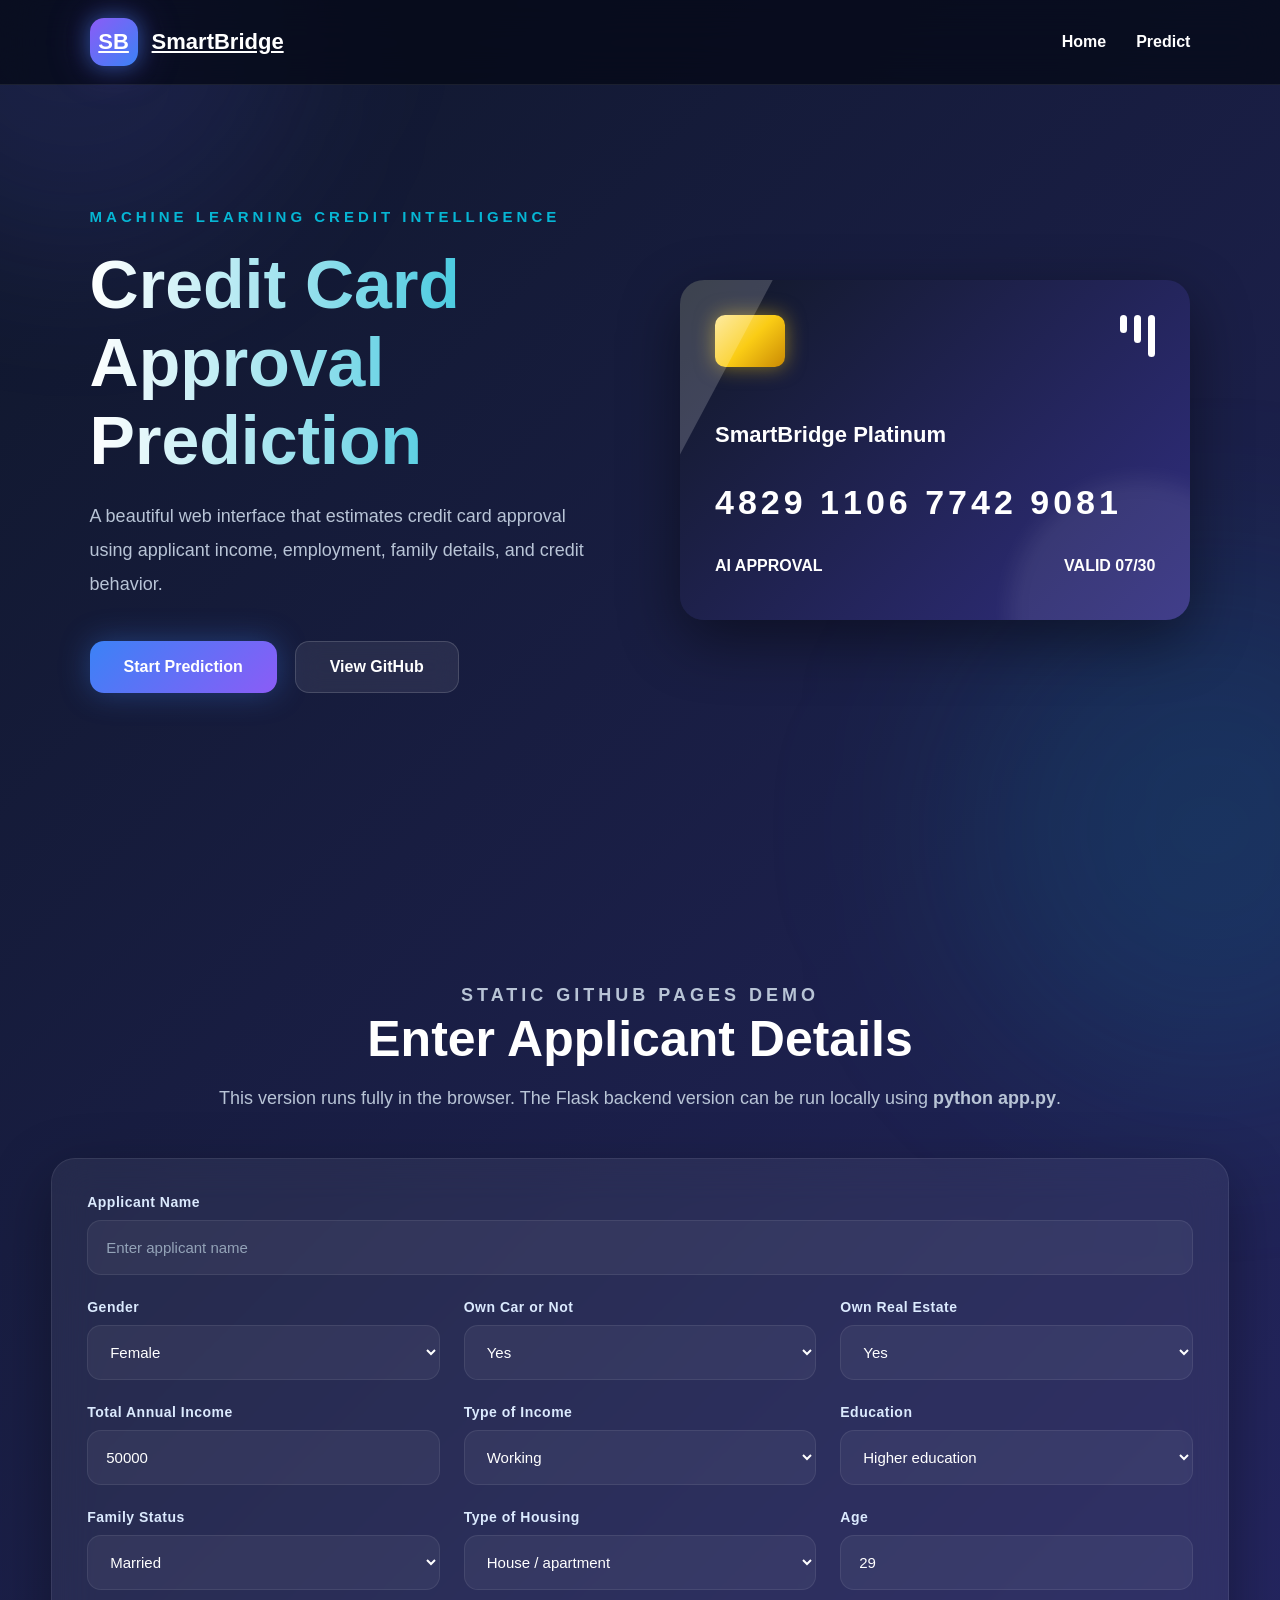
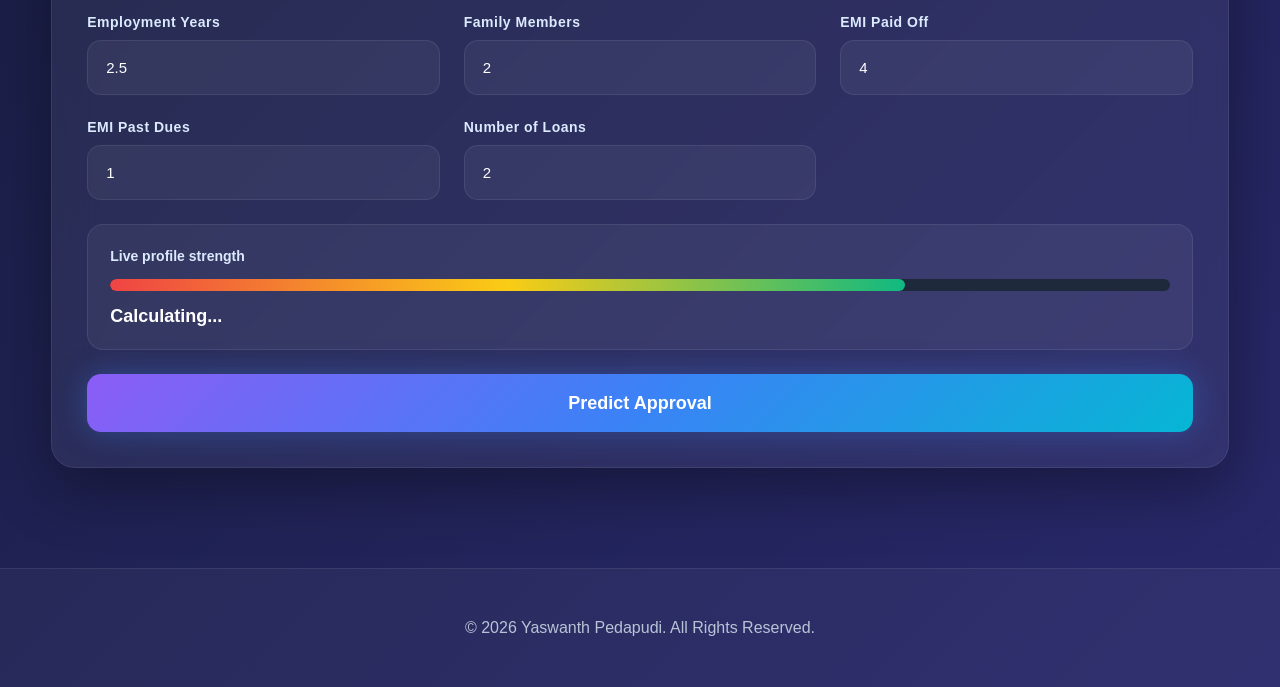
==== commit 625cb836: "Add footer with copyright information" ====
--- a/index.html
+++ b/index.html
@@ -199,6 +199,9 @@
             </section>
         </section>
     </section>
+    <footer class="footer">
+        <p>&copy; 2026 Yaswanth Pedapudi. All Rights Reserved.</p>
+    </footer>
 
     <script src="static/js/script.js"></script>
 </body>
--- a/static/css/style.css
+++ b/static/css/style.css
@@ -1,494 +1,1652 @@
-:root {
-    color-scheme: light;
-    --ink: #111827;
-    --muted: #64748b;
-    --line: rgba(15, 23, 42, 0.12);
-    --panel: rgba(255, 255, 255, 0.86);
-    --blue: #0f67ff;
-    --blue-dark: #063b9a;
-    --cyan: #19d3ff;
-    --green: #12b981;
-    --red: #ef4444;
-    --gold: #f6c453;
-    --shadow: 0 24px 80px rgba(15, 23, 42, 0.18);
-}
-
-* {
-    box-sizing: border-box;
-}
-
-html {
-    scroll-behavior: smooth;
-}
-
-body {
-    min-height: 100vh;
-    margin: 0;
-    font-family: Inter, system-ui, -apple-system, BlinkMacSystemFont, "Segoe UI", sans-serif;
-    color: var(--ink);
-    background:
-        radial-gradient(circle at 10% 20%, rgba(25, 211, 255, 0.18), transparent 28%),
-        radial-gradient(circle at 90% 5%, rgba(15, 103, 255, 0.2), transparent 30%),
-        linear-gradient(135deg, #f8fbff 0%, #eef5ff 45%, #f9fbff 100%);
-}
-
-a {
-    color: inherit;
-    text-decoration: none;
-}
-
-.site-header {
-    position: sticky;
-    top: 0;
-    z-index: 10;
-    display: flex;
-    align-items: center;
-    justify-content: space-between;
-    gap: 24px;
-    padding: 18px clamp(20px, 5vw, 72px);
-    background: rgba(255, 255, 255, 0.78);
-    border-bottom: 1px solid var(--line);
-    backdrop-filter: blur(18px);
-}
-
-.brand,
-.site-header nav {
-    display: flex;
-    align-items: center;
-    gap: 14px;
-}
-
-.brand {
-    font-weight: 800;
-    letter-spacing: 0;
-}
-
-.brand-mark {
-    display: grid;
-    width: 42px;
-    height: 42px;
-    place-items: center;
-    color: #fff;
-    border-radius: 8px;
-    background: linear-gradient(135deg, var(--blue), var(--cyan));
-    box-shadow: 0 10px 30px rgba(15, 103, 255, 0.28);
-}
-
-.site-header nav a {
-    font-weight: 700;
-    color: #334155;
-}
-
-.hero-shell {
-    display: grid;
-    grid-template-columns: minmax(0, 1.05fr) minmax(320px, 0.95fr);
-    align-items: center;
-    gap: clamp(28px, 6vw, 80px);
-    min-height: calc(100vh - 80px);
-    padding: clamp(40px, 8vw, 96px) clamp(20px, 5vw, 72px);
-}
-
-.eyebrow {
-    margin: 0 0 14px;
-    color: var(--blue);
-    font-size: 0.78rem;
-    font-weight: 800;
-    letter-spacing: 0.12em;
-    text-transform: uppercase;
-}
-
-h1,
-h2,
-p {
-    overflow-wrap: anywhere;
-}
-
-.hero-content h1,
-.form-intro h1 {
-    max-width: 760px;
-    margin: 0;
-    font-size: clamp(2.5rem, 6vw, 5.7rem);
-    line-height: 0.96;
-    letter-spacing: 0;
-}
-
-.hero-copy,
-.form-intro p {
-    max-width: 660px;
-    color: var(--muted);
-    font-size: 1.08rem;
-    line-height: 1.8;
-}
-
-.hero-actions {
-    display: flex;
-    flex-wrap: wrap;
-    gap: 14px;
-    margin-top: 30px;
+/* ===========================================
+   GOOGLE FONT
+=========================================== */
+@import url('https://fonts.googleapis.com/css2?family=Poppins:wght@300;400;500;600;700;800&display=swap');
+
+/* ===========================================
+   ROOT COLORS
+=========================================== */
+
+:root{
+
+--bg:#050816;
+--bg2:#0f172a;
+--panel:rgba(18,24,38,.78);
+
+--blue:#3b82f6;
+--cyan:#06b6d4;
+--purple:#8b5cf6;
+
+--text:#ffffff;
+--muted:#b8c4d6;
+
+--success:#10b981;
+--danger:#ef4444;
+--gold:#facc15;
+
+--radius:18px;
+
+}
+
+/* ===========================================
+   RESET
+=========================================== */
+
+*{
+
+margin:0;
+padding:0;
+box-sizing:border-box;
+
+font-family:'Poppins',sans-serif;
+
+scroll-behavior:smooth;
+
+}
+
+html{
+
+scroll-behavior:smooth;
+
+}
+
+body{
+
+background:linear-gradient(-45deg,
+#050816,
+#111827,
+#312e81,
+#0f172a);
+
+background-size:400% 400%;
+
+animation:bgMove 12s ease infinite;
+
+color:var(--text);
+
+overflow-x:hidden;
+
+min-height:100vh;
+
+}
+
+/* ===========================================
+BACKGROUND ANIMATION
+=========================================== */
+
+@keyframes bgMove{
+
+0%{
+
+background-position:0% 50%;
+
+}
+
+50%{
+
+background-position:100% 50%;
+
+}
+
+100%{
+
+background-position:0% 50%;
+
+}
+
+}
+
+/* ===========================================
+SCROLL BAR
+=========================================== */
+
+::-webkit-scrollbar{
+
+width:10px;
+
+}
+
+::-webkit-scrollbar-track{
+
+background:#07101d;
+
+}
+
+::-webkit-scrollbar-thumb{
+
+background:linear-gradient(var(--blue),var(--cyan));
+
+border-radius:20px;
+
+}
+
+::-webkit-scrollbar-thumb:hover{
+
+background:var(--purple);
+
+}
+
+/* ===========================================
+HEADER
+=========================================== */
+
+.site-header{
+
+position:fixed;
+
+top:0;
+left:0;
+
+width:100%;
+
+padding:18px 7%;
+
+display:flex;
+
+justify-content:space-between;
+
+align-items:center;
+
+background:rgba(5,8,22,.75);
+
+backdrop-filter:blur(20px);
+
+border-bottom:1px solid rgba(255,255,255,.08);
+
+z-index:1000;
+
+transition:.4s;
+
+}
+
+.brand{
+
+display:flex;
+
+align-items:center;
+
+gap:14px;
+
+font-size:22px;
+
+font-weight:700;
+
+color:white;
+
+}
+
+.brand-mark{
+
+width:48px;
+
+height:48px;
+
+display:flex;
+
+justify-content:center;
+
+align-items:center;
+
+border-radius:14px;
+
+font-weight:700;
+
+background:linear-gradient(135deg,var(--purple),var(--blue));
+
+box-shadow:
+
+0 0 20px rgba(59,130,246,.5),
+
+0 0 45px rgba(139,92,246,.3);
+
+animation:logoGlow 3s infinite;
+
+}
+
+@keyframes logoGlow{
+
+0%,100%{
+
+transform:scale(1);
+
+}
+
+50%{
+
+transform:scale(1.08);
+
+}
+
+}
+
+.site-header nav{
+
+display:flex;
+
+gap:30px;
+
+}
+
+.site-header nav a{
+
+position:relative;
+
+color:white;
+
+font-weight:600;
+
+text-decoration:none;
+
+transition:.35s;
+
+}
+
+.site-header nav a:hover{
+
+color:var(--cyan);
+
+}
+
+.site-header nav a::after{
+
+content:"";
+
+position:absolute;
+
+left:0;
+
+bottom:-6px;
+
+width:0;
+
+height:2px;
+
+background:var(--cyan);
+
+transition:.35s;
+
+}
+
+.site-header nav a:hover::after{
+
+width:100%;
+
+}
+
+/* ===========================================
+HERO
+=========================================== */
+
+.hero-shell{
+
+display:grid;
+
+grid-template-columns:1fr 1fr;
+
+align-items:center;
+
+gap:80px;
+
+min-height:100vh;
+
+padding:120px 7%;
+
+}
+
+.hero-content h1{
+
+font-size:68px;
+
+line-height:78px;
+
+margin:20px 0;
+
+font-weight:800;
+
+background:linear-gradient(90deg,#ffffff,#06b6d4);
+
+-webkit-background-clip:text;
+
+-webkit-text-fill-color:transparent;
+
+}
+
+.hero-copy{
+
+font-size:18px;
+
+line-height:34px;
+
+color:var(--muted);
+
+margin-top:20px;
+
+max-width:650px;
+
+}
+
+.eyebrow{
+
+color:var(--cyan);
+
+font-size:15px;
+
+letter-spacing:4px;
+
+text-transform:uppercase;
+
+font-weight:700;
+
+}
+/* ===========================================
+BUTTONS
+=========================================== */
+
+.hero-actions{
+
+display:flex;
+
+gap:18px;
+
+margin-top:40px;
+
+flex-wrap:wrap;
+
 }
 
 .primary-button,
-.secondary-button {
-    display: inline-flex;
-    min-height: 52px;
-    align-items: center;
-    justify-content: center;
-    border: 0;
-    border-radius: 8px;
-    padding: 0 22px;
-    font: inherit;
-    font-weight: 800;
-    cursor: pointer;
-    transition: transform 180ms ease, box-shadow 180ms ease;
-}
-
-.primary-button {
-    color: #fff;
-    background: linear-gradient(135deg, var(--blue), var(--blue-dark));
-    box-shadow: 0 16px 34px rgba(15, 103, 255, 0.24);
-}
-
-.secondary-button {
-    color: var(--blue-dark);
-    background: #fff;
-    border: 1px solid var(--line);
-}
-
-.primary-button:hover,
-.secondary-button:hover {
-    transform: translateY(-2px);
-}
-
-.credit-card-preview {
-    position: relative;
-    min-height: 330px;
-    padding: 34px;
-    color: #fff;
-    border: 1px solid rgba(255, 255, 255, 0.42);
-    border-radius: 18px;
-    background:
-        linear-gradient(140deg, rgba(255, 255, 255, 0.12), transparent 32%),
-        linear-gradient(135deg, #111827, #0f67ff 52%, #19d3ff);
-    box-shadow: var(--shadow);
-    overflow: hidden;
-    transform: rotate(-3deg);
-}
-
-.credit-card-preview::after {
-    content: "";
-    position: absolute;
-    inset: auto -22% -35% 18%;
-    height: 210px;
-    border-radius: 999px;
-    background: rgba(255, 255, 255, 0.16);
-}
-
-.card-chip {
-    width: 64px;
-    height: 48px;
-    border-radius: 8px;
-    background: linear-gradient(135deg, #ffe28a, #c9961a);
-}
-
-.signal-lines {
-    position: absolute;
-    top: 38px;
-    right: 32px;
-    display: flex;
-    gap: 6px;
-}
-
-.signal-lines span {
-    width: 6px;
-    border-radius: 999px;
-    background: rgba(255, 255, 255, 0.72);
-}
-
-.signal-lines span:nth-child(1) {
-    height: 18px;
-}
-
-.signal-lines span:nth-child(2) {
-    height: 28px;
-}
-
-.signal-lines span:nth-child(3) {
-    height: 40px;
-}
-
-.card-bank {
-    margin-top: 64px;
-    font-weight: 700;
-}
-
-.card-number {
-    margin: 26px 0;
-    font-size: clamp(1.4rem, 4vw, 2.1rem);
-    font-weight: 800;
-}
-
-.card-footer {
-    display: flex;
-    justify-content: space-between;
-    gap: 20px;
-    font-size: 0.86rem;
-}
-
-.feature-grid,
-.form-page,
-.result-page {
-    width: min(1180px, calc(100% - 40px));
-    margin: 0 auto;
-}
-
-.feature-grid {
-    display: grid;
-    grid-template-columns: repeat(3, minmax(0, 1fr));
-    gap: 18px;
-    padding: 0 0 70px;
+.secondary-button{
+
+display:flex;
+
+align-items:center;
+
+justify-content:center;
+
+padding:16px 34px;
+
+border-radius:14px;
+
+font-weight:700;
+
+text-decoration:none;
+
+transition:.4s;
+
+cursor:pointer;
+
+}
+
+.primary-button{
+
+background:linear-gradient(135deg,var(--blue),var(--purple));
+
+color:white;
+
+box-shadow:0 0 30px rgba(59,130,246,.35);
+
+}
+
+.primary-button:hover{
+
+transform:translateY(-6px);
+
+box-shadow:
+
+0 0 20px #3b82f6,
+
+0 0 40px #8b5cf6,
+
+0 0 60px #06b6d4;
+
+}
+
+.secondary-button{
+
+background:rgba(255,255,255,.08);
+
+color:white;
+
+border:1px solid rgba(255,255,255,.15);
+
+backdrop-filter:blur(12px);
+
+}
+
+.secondary-button:hover{
+
+background:rgba(255,255,255,.15);
+
+transform:translateY(-5px);
+
+}
+
+/* ===========================================
+CREDIT CARD
+=========================================== */
+
+.credit-card-preview{
+
+position:relative;
+
+height:340px;
+
+padding:35px;
+
+border-radius:24px;
+
+overflow:hidden;
+
+background:linear-gradient(
+135deg,
+#111827,
+#312e81,
+#2563eb,
+#06b6d4);
+
+background-size:300% 300%;
+
+animation:
+
+cardGradient 8s linear infinite,
+
+floatingCard 5s ease-in-out infinite;
+
+box-shadow:
+
+0 20px 60px rgba(0,0,0,.45);
+
+transform-style:preserve-3d;
+
+transition:.5s;
+
+}
+
+.credit-card-preview:hover{
+
+transform:
+
+rotateY(12deg)
+
+rotateX(6deg)
+
+scale(1.05);
+
+}
+
+@keyframes cardGradient{
+
+0%{
+
+background-position:0% 50%;
+
+}
+
+50%{
+
+background-position:100% 50%;
+
+}
+
+100%{
+
+background-position:0% 50%;
+
+}
+
+}
+
+@keyframes floatingCard{
+
+0%{
+
+transform:translateY(0px) rotate(-4deg);
+
+}
+
+50%{
+
+transform:translateY(-18px) rotate(-2deg);
+
+}
+
+100%{
+
+transform:translateY(0px) rotate(-4deg);
+
+}
+
+}
+
+/* ===========================================
+CARD SHINE EFFECT
+=========================================== */
+
+.credit-card-preview::before{
+
+content:"";
+
+position:absolute;
+
+top:-120%;
+
+left:-60%;
+
+width:70%;
+
+height:260%;
+
+background:rgba(255,255,255,.18);
+
+transform:rotate(28deg);
+
+animation:shine 5s infinite;
+
+}
+
+@keyframes shine{
+
+0%{
+
+left:-90%;
+
+}
+
+100%{
+
+left:150%;
+
+}
+
+}
+
+/* ===========================================
+CHIP
+=========================================== */
+
+.card-chip{
+
+width:70px;
+
+height:52px;
+
+border-radius:10px;
+
+background:linear-gradient(
+
+135deg,
+
+#fde68a,
+
+#facc15,
+
+#ca8a04
+
+);
+
+box-shadow:
+
+0 0 20px rgba(250,204,21,.5);
+
+margin-bottom:55px;
+
+}
+
+/* ===========================================
+SIGNAL ICON
+=========================================== */
+
+.signal-lines{
+
+position:absolute;
+
+top:35px;
+
+right:35px;
+
+display:flex;
+
+gap:7px;
+
+}
+
+.signal-lines span{
+
+width:7px;
+
+border-radius:50px;
+
+background:white;
+
+animation:signalBlink 1.5s infinite;
+
+}
+
+.signal-lines span:nth-child(1){
+
+height:18px;
+
+animation-delay:.1s;
+
+}
+
+.signal-lines span:nth-child(2){
+
+height:28px;
+
+animation-delay:.3s;
+
+}
+
+.signal-lines span:nth-child(3){
+
+height:42px;
+
+animation-delay:.5s;
+
+}
+
+@keyframes signalBlink{
+
+0%{
+
+opacity:.3;
+
+}
+
+50%{
+
+opacity:1;
+
+}
+
+100%{
+
+opacity:.3;
+
+}
+
+}
+
+/* ===========================================
+CARD TEXT
+=========================================== */
+
+.card-bank{
+
+font-size:22px;
+
+font-weight:700;
+
+margin-top:15px;
+
+}
+
+.card-number{
+
+font-size:34px;
+
+font-weight:800;
+
+letter-spacing:4px;
+
+margin:35px 0;
+
+}
+
+.card-footer{
+
+display:flex;
+
+justify-content:space-between;
+
+font-size:16px;
+
+font-weight:600;
+
+}
+
+/* ===========================================
+CARD GLOW
+=========================================== */
+
+.credit-card-preview::after{
+
+content:"";
+
+position:absolute;
+
+width:260px;
+
+height:260px;
+
+background:rgba(255,255,255,.08);
+
+border-radius:50%;
+
+bottom:-120px;
+
+right:-80px;
+
+filter:blur(10px);
+
+}
+/* ===========================================
+   PREDICTION SECTION
+=========================================== */
+
+.form-page{
+
+width:min(1200px,92%);
+
+margin:80px auto;
+
+}
+
+.form-intro{
+
+text-align:center;
+
+margin-bottom:45px;
+
+}
+
+.form-intro h1{
+
+font-size:50px;
+
+margin-bottom:15px;
+
+color:white;
+
+}
+
+.form-intro p{
+
+color:var(--muted);
+
+font-size:18px;
+
+line-height:30px;
+
+}
+
+/* ===========================================
+FORM
+=========================================== */
+
+.prediction-form{
+
+display:grid;
+
+grid-template-columns:repeat(3,1fr);
+
+gap:24px;
+
+padding:35px;
+
+border-radius:24px;
+
+background:rgba(255,255,255,.06);
+
+backdrop-filter:blur(20px);
+
+border:1px solid rgba(255,255,255,.08);
+
+box-shadow:0 20px 60px rgba(0,0,0,.35);
+
+}
+
+/* ===========================================
+INPUT BOX
+=========================================== */
+
+.form-field{
+
+display:flex;
+
+flex-direction:column;
+
+gap:10px;
+
+}
+
+.form-field label{
+
+font-size:14px;
+
+font-weight:600;
+
+color:#dbeafe;
+
+letter-spacing:.5px;
+
+}
+
+.form-field input,
+.form-field select{
+
+width:100%;
+
+height:55px;
+
+padding:0 18px;
+
+border-radius:14px;
+
+border:1px solid rgba(255,255,255,.08);
+
+background:rgba(255,255,255,.05);
+
+color:white;
+
+font-size:15px;
+
+outline:none;
+
+transition:.35s;
+
+}
+
+.form-field input::placeholder{
+
+color:#94a3b8;
+
+}
+
+.form-field input:focus,
+.form-field select:focus{
+
+border-color:#06b6d4;
+
+background:rgba(255,255,255,.08);
+
+box-shadow:
+
+0 0 15px rgba(6,182,212,.4),
+
+0 0 35px rgba(59,130,246,.2);
+
+transform:translateY(-2px);
+
+}
+
+/* ===========================================
+FULL WIDTH
+=========================================== */
+
+.wide{
+
+grid-column:1/-1;
+
+}
+
+/* ===========================================
+PROFILE STRENGTH
+=========================================== */
+
+.score-preview{
+
+padding:22px;
+
+border-radius:16px;
+
+background:rgba(255,255,255,.05);
+
+border:1px solid rgba(255,255,255,.08);
+
+}
+
+.score-preview span{
+
+font-size:14px;
+
+font-weight:600;
+
+color:#dbeafe;
+
+}
+
+.meter{
+
+margin-top:14px;
+
+height:12px;
+
+border-radius:30px;
+
+overflow:hidden;
+
+background:#1e293b;
+
+}
+
+.meter span{
+
+display:block;
+
+height:100%;
+
+width:75%;
+
+background:linear-gradient(
+90deg,
+#ef4444,
+#facc15,
+#10b981
+);
+
+border-radius:30px;
+
+animation:meterMove 3s infinite;
+
+}
+
+@keyframes meterMove{
+
+0%{
+
+width:20%;
+
+}
+
+50%{
+
+width:80%;
+
+}
+
+100%{
+
+width:65%;
+
+}
+
+}
+
+#profileScore{
+
+display:block;
+
+margin-top:15px;
+
+font-size:18px;
+
+font-weight:700;
+
+color:white;
+
+}
+
+/* ===========================================
+SUBMIT BUTTON
+=========================================== */
+
+.prediction-form button{
+
+height:58px;
+
+border:none;
+
+border-radius:14px;
+
+font-size:18px;
+
+font-weight:700;
+
+cursor:pointer;
+
+background:linear-gradient(
+135deg,
+var(--purple),
+var(--blue),
+var(--cyan)
+);
+
+color:white;
+
+transition:.35s;
+
+}
+
+.prediction-form button:hover{
+
+transform:translateY(-5px);
+
+box-shadow:
+
+0 0 20px #3b82f6,
+
+0 0 40px #8b5cf6,
+
+0 0 60px #06b6d4;
+
+}
+
+/* ===========================================
+RESULT CARD
+=========================================== */
+
+.result-card{
+
+padding:40px;
+
+border-radius:24px;
+
+background:rgba(255,255,255,.06);
+
+backdrop-filter:blur(20px);
+
+border:1px solid rgba(255,255,255,.08);
+
+box-shadow:0 20px 60px rgba(0,0,0,.35);
+
+text-align:center;
+
+margin-top:35px;
+
+animation:fadeUp .8s ease;
+
+}
+
+@keyframes fadeUp{
+
+from{
+
+opacity:0;
+
+transform:translateY(40px);
+
+}
+
+to{
+
+opacity:1;
+
+transform:translateY(0);
+
+}
+
+}
+
+.result-card h1{
+
+font-size:42px;
+
+margin:15px 0;
+
+color:white;
+
+}
+
+.result-badge{
+
+display:inline-block;
+
+padding:12px 26px;
+
+border-radius:50px;
+
+background:linear-gradient(
+135deg,
+#10b981,
+#22c55e
+);
+
+font-weight:700;
+
+color:white;
+
+margin-bottom:25px;
+
+}
+
+/* ===========================================
+SCORE RING
+=========================================== */
+
+.score-ring{
+
+width:180px;
+
+height:180px;
+
+margin:25px auto;
+
+border-radius:50%;
+
+display:flex;
+
+justify-content:center;
+
+align-items:center;
+
+background:
+conic-gradient(
+
+#06b6d4 calc(var(--score)*1%),
+
+rgba(255,255,255,.08) 0
+
+);
+
+position:relative;
+
+}
+
+.score-ring::before{
+
+content:"";
+
+position:absolute;
+
+width:140px;
+
+height:140px;
+
+background:#0b1120;
+
+border-radius:50%;
+
+}
+
+.score-ring span{
+
+position:relative;
+
+z-index:10;
+
+font-size:34px;
+
+font-weight:800;
+
+color:white;
+
+}
+
+.result-meta{
+
+display:grid;
+
+grid-template-columns:repeat(2,1fr);
+
+gap:18px;
+
+margin-top:35px;
+
+}
+
+.result-meta div{
+
+padding:18px;
+
+border-radius:14px;
+
+background:rgba(255,255,255,.05);
+
+}
+
+.result-meta span{
+
+display:block;
+
+font-size:13px;
+
+color:#94a3b8;
+
+margin-bottom:8px;
+
+}
+
+.result-meta strong{
+
+font-size:18px;
+
+color:white;
+
+}
+
+.decision-copy{
+
+margin-top:30px;
+
+font-size:17px;
+
+line-height:30px;
+
+color:#cbd5e1;
+
+}
+/* ===========================================
+ABOUT SECTION
+=========================================== */
+
+.about-section{
+
+padding:100px 7%;
+
+text-align:center;
+
+}
+
+.about-section h2{
+
+font-size:48px;
+
+margin-bottom:20px;
+
+color:white;
+
+}
+
+.about-section p{
+
+max-width:850px;
+
+margin:auto;
+
+font-size:18px;
+
+line-height:34px;
+
+color:var(--muted);
+
+}
+
+/* ===========================================
+FEATURE SECTION
+=========================================== */
+
+.feature-grid{
+
+display:grid;
+
+grid-template-columns:repeat(auto-fit,minmax(260px,1fr));
+
+gap:30px;
+
+margin-top:60px;
+
+}
+
+.feature-grid article{
+
+padding:35px;
+
+border-radius:20px;
+
+background:rgba(255,255,255,.05);
+
+border:1px solid rgba(255,255,255,.08);
+
+backdrop-filter:blur(18px);
+
+transition:.4s;
+
+}
+
+.feature-grid article:hover{
+
+transform:translateY(-10px);
+
+box-shadow:
+
+0 0 25px rgba(59,130,246,.35);
+
+}
+
+.feature-icon{
+
+font-size:45px;
+
+margin-bottom:20px;
+
+display:block;
+
+}
+
+.feature-grid h2{
+
+margin-bottom:15px;
+
+font-size:26px;
+
+color:white;
+
+}
+
+.feature-grid p{
+
+line-height:28px;
+
+color:var(--muted);
+
+}
+
+/* ===========================================
+FLOATING BACKGROUND
+=========================================== */
+
+body::before{
+
+content:"";
+
+position:fixed;
+
+top:-200px;
+
+left:-150px;
+
+width:450px;
+
+height:450px;
+
+border-radius:50%;
+
+background:rgba(99,102,241,.12);
+
+filter:blur(80px);
+
+animation:float1 12s infinite alternate;
+
+z-index:-1;
+
+}
+
+body::after{
+
+content:"";
+
+position:fixed;
+
+right:-180px;
+
+bottom:-180px;
+
+width:500px;
+
+height:500px;
+
+border-radius:50%;
+
+background:rgba(6,182,212,.12);
+
+filter:blur(100px);
+
+animation:float2 14s infinite alternate;
+
+z-index:-1;
+
+}
+
+@keyframes float1{
+
+0%{
+
+transform:translate(0,0);
+
+}
+
+100%{
+
+transform:translate(120px,80px);
+
+}
+
+}
+
+@keyframes float2{
+
+0%{
+
+transform:translate(0,0);
+
+}
+
+100%{
+
+transform:translate(-120px,-100px);
+
+}
+
+}
+
+/* ===========================================
+FOOTER
+=========================================== */
+
+footer{
+
+margin-top:100px;
+
+padding:45px;
+
+text-align:center;
+
+background:rgba(255,255,255,.04);
+
+border-top:1px solid rgba(255,255,255,.08);
+
+}
+
+footer h3{
+
+font-size:30px;
+
+margin-bottom:15px;
+
+color:white;
+
+}
+
+footer p{
+
+color:var(--muted);
+
+line-height:28px;
+
+}
+
+/* ===========================================
+HOVER ANIMATIONS
+=========================================== */
+
+input:hover,
+select:hover{
+
+border-color:#3b82f6;
+
 }
 
 .feature-grid article,
+.result-card,
 .prediction-form,
-.result-card,
-.summary-panel {
-    background: var(--panel);
-    border: 1px solid var(--line);
-    border-radius: 8px;
-    box-shadow: 0 18px 60px rgba(15, 23, 42, 0.08);
-    backdrop-filter: blur(16px);
-}
-
-.feature-grid article {
-    padding: 26px;
-}
-
-.feature-icon {
-    display: inline-flex;
-    margin-bottom: 26px;
-    color: var(--blue);
-    font-weight: 900;
-}
-
-.feature-grid h2,
-.summary-panel h2 {
-    margin: 0 0 10px;
-}
-
-.feature-grid p {
-    margin: 0;
-    color: var(--muted);
-    line-height: 1.7;
-}
-
-.form-page {
-    padding: 52px 0 74px;
-}
-
-.form-intro {
-    margin-bottom: 26px;
-}
-
-.prediction-form {
-    display: grid;
-    grid-template-columns: repeat(3, minmax(0, 1fr));
-    gap: 18px;
-    padding: clamp(20px, 4vw, 34px);
-}
-
-.form-field {
-    display: grid;
-    gap: 8px;
-}
-
-.wide {
-    grid-column: 1 / -1;
-}
-
-label,
-.score-preview span {
-    color: #334155;
-    font-size: 0.78rem;
-    font-weight: 800;
-    text-transform: uppercase;
-}
-
-input,
-select {
-    width: 100%;
-    min-height: 48px;
-    border: 1px solid var(--line);
-    border-radius: 8px;
-    padding: 0 14px;
-    color: var(--ink);
-    background: rgba(255, 255, 255, 0.9);
-    font: inherit;
-    outline: none;
-}
-
-input:focus,
-select:focus {
-    border-color: rgba(15, 103, 255, 0.62);
-    box-shadow: 0 0 0 4px rgba(15, 103, 255, 0.1);
-}
-
-.score-preview {
-    display: grid;
-    gap: 10px;
-    padding: 18px;
-    border-radius: 8px;
-    background: #f8fbff;
-    border: 1px solid var(--line);
-}
-
-.meter {
-    height: 12px;
-    border-radius: 999px;
-    background: #dbeafe;
-    overflow: hidden;
-}
-
-.meter span {
-    display: block;
-    width: 0;
-    height: 100%;
-    border-radius: inherit;
-    background: linear-gradient(90deg, var(--red), var(--gold), var(--green));
-    transition: width 220ms ease;
-}
-
-.result-page {
-    display: grid;
-    grid-template-columns: minmax(0, 1fr) 360px;
-    gap: 22px;
-    padding: 56px 0 78px;
-}
-
-.result-card {
-    padding: clamp(24px, 5vw, 44px);
-}
-
-.result-card h1 {
-    margin: 0 0 18px;
-    font-size: clamp(2rem, 5vw, 4rem);
-}
-
-.result-badge {
-    display: inline-flex;
-    margin-bottom: 28px;
-    border-radius: 999px;
-    padding: 10px 16px;
-    color: #fff;
-    font-weight: 900;
-    background: var(--red);
-}
-
-.approved .result-badge {
-    background: var(--green);
-}
-
-.score-ring {
-    display: grid;
-    width: 176px;
-    height: 176px;
-    place-items: center;
-    margin: 8px 0 28px;
-    border-radius: 50%;
-    background:
-        radial-gradient(closest-side, #fff 72%, transparent 73%),
-        conic-gradient(var(--blue) calc(var(--score) * 1%), #dbeafe 0);
-}
-
-.score-ring span {
-    font-size: 2rem;
-    font-weight: 900;
-}
-
-.result-meta {
-    display: grid;
-    grid-template-columns: repeat(2, minmax(0, 1fr));
-    gap: 14px;
-    margin-bottom: 22px;
-}
-
-.result-meta div,
-.summary-panel li {
-    padding: 16px;
-    border-radius: 8px;
-    background: #f8fbff;
-    border: 1px solid var(--line);
-}
-
-.result-meta span,
-.summary-panel span {
-    display: block;
-    margin-bottom: 6px;
-    color: var(--muted);
-    font-size: 0.78rem;
-    font-weight: 800;
-    text-transform: uppercase;
-}
-
-.decision-copy {
-    max-width: 680px;
-    margin-bottom: 28px;
-    color: var(--muted);
-    font-size: 1.06rem;
-    line-height: 1.8;
-}
-
-.summary-panel {
-    align-self: start;
-    padding: 24px;
-}
-
-.summary-panel ul {
-    display: grid;
-    gap: 12px;
-    padding: 0;
-    margin: 20px 0 0;
-    list-style: none;
-}
-
-.summary-panel li {
-    display: flex;
-    justify-content: space-between;
-    gap: 14px;
-}
-
-@media (max-width: 900px) {
-    .hero-shell,
-    .result-page {
-        grid-template-columns: 1fr;
-    }
-
-    .credit-card-preview {
-        transform: none;
-    }
-
-    .feature-grid,
-    .prediction-form {
-        grid-template-columns: 1fr;
-    }
-}
-
-@media (max-width: 620px) {
-    .site-header {
-        align-items: flex-start;
-        flex-direction: column;
-    }
-
-    .hero-shell {
-        padding-top: 34px;
-    }
-
-    .hero-actions,
-    .result-meta {
-        grid-template-columns: 1fr;
-    }
-
-    .primary-button,
-    .secondary-button {
-        width: 100%;
-    }
-}
+.credit-card-preview{
+
+transition:.4s;
+
+}
+
+.result-card:hover,
+.prediction-form:hover{
+
+box-shadow:
+
+0 0 30px rgba(6,182,212,.25);
+
+}
+
+/* ===========================================
+MOBILE
+=========================================== */
+
+@media(max-width:992px){
+
+.hero-shell{
+
+grid-template-columns:1fr;
+
+text-align:center;
+
+gap:50px;
+
+}
+
+.hero-content h1{
+
+font-size:50px;
+
+line-height:60px;
+
+}
+
+.prediction-form{
+
+grid-template-columns:1fr;
+
+}
+
+.result-meta{
+
+grid-template-columns:1fr;
+
+}
+
+.credit-card-preview{
+
+max-width:420px;
+
+margin:auto;
+
+}
+
+.site-header{
+
+padding:18px 5%;
+
+}
+
+}
+
+@media(max-width:600px){
+
+.site-header{
+
+flex-direction:column;
+
+gap:15px;
+
+}
+
+.site-header nav{
+
+flex-wrap:wrap;
+
+justify-content:center;
+
+}
+
+.hero-content h1{
+
+font-size:38px;
+
+line-height:48px;
+
+}
+
+.hero-copy{
+
+font-size:16px;
+
+line-height:30px;
+
+}
+
+.form-intro h1{
+
+font-size:34px;
+
+}
+
+.credit-card-preview{
+
+padding:25px;
+
+min-height:280px;
+
+}
+
+.card-number{
+
+font-size:24px;
+
+letter-spacing:2px;
+
+}
+
+.primary-button,
+.secondary-button{
+
+width:100%;
+
+}
+
+.result-card{
+
+padding:25px;
+
+}
+
+.score-ring{
+
+width:150px;
+
+height:150px;
+
+}
+
+.score-ring::before{
+
+width:115px;
+
+height:115px;
+
+}
+
+.score-ring span{
+
+font-size:28px;
+
+}
+
+}
+
+/* ===========================================
+FADE ANIMATION
+=========================================== */
+
+.fade{
+
+animation:fadeIn .8s ease;
+
+}
+
+@keyframes fadeIn{
+
+from{
+
+opacity:0;
+
+transform:translateY(30px);
+
+}
+
+to{
+
+opacity:1;
+
+transform:translateY(0);
+
+}
+
+}
